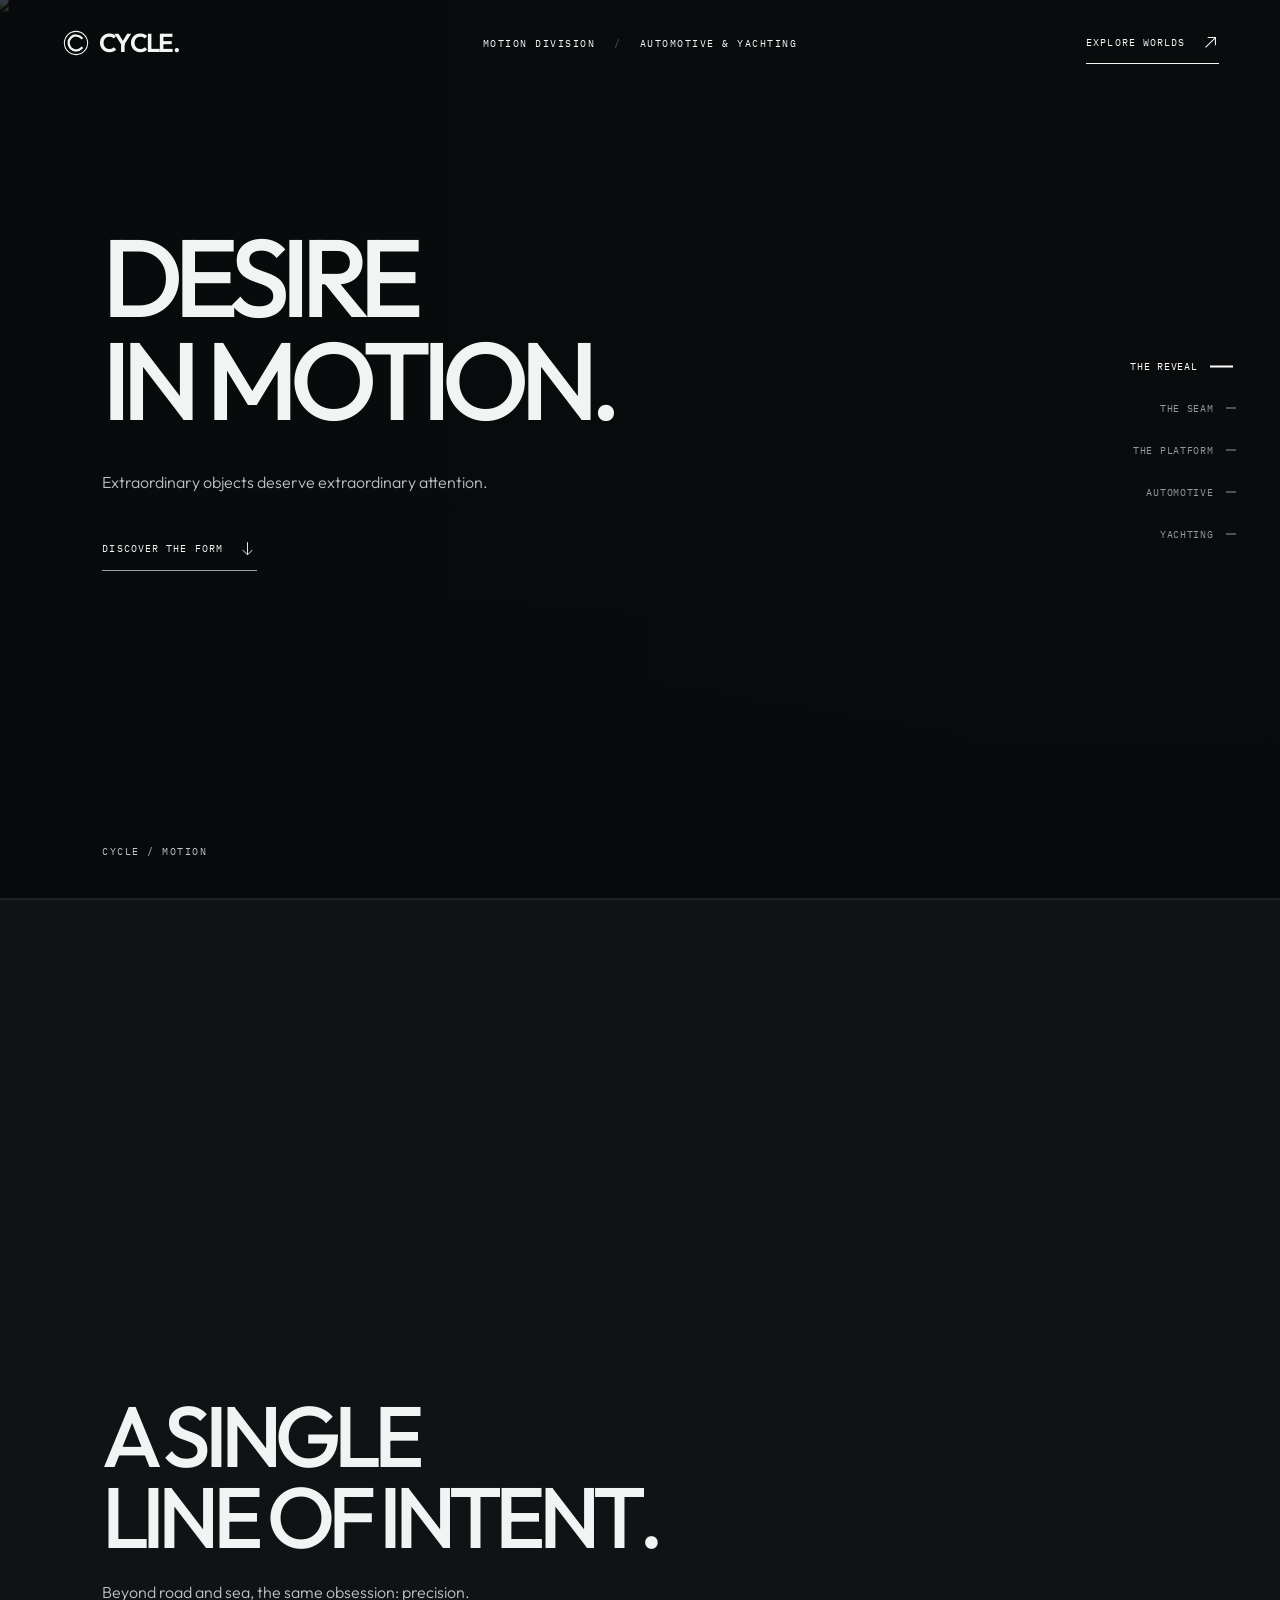
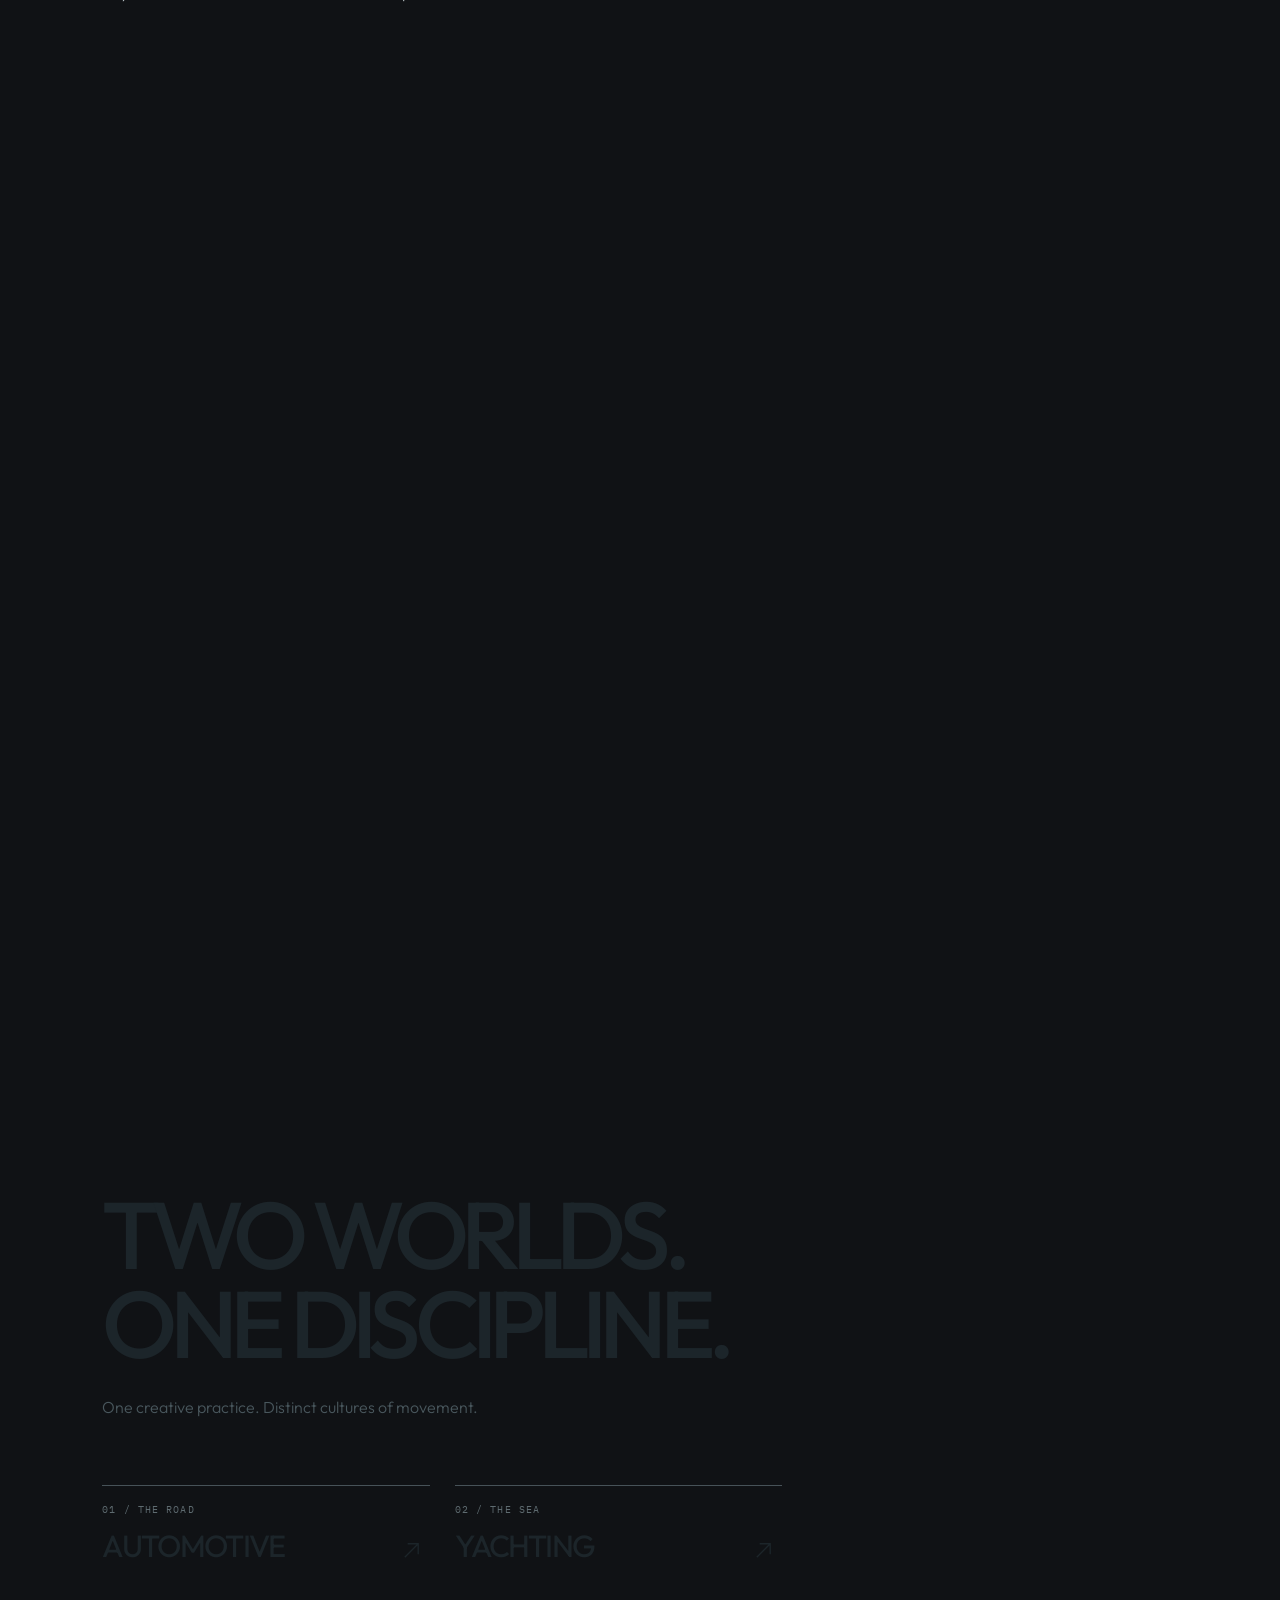
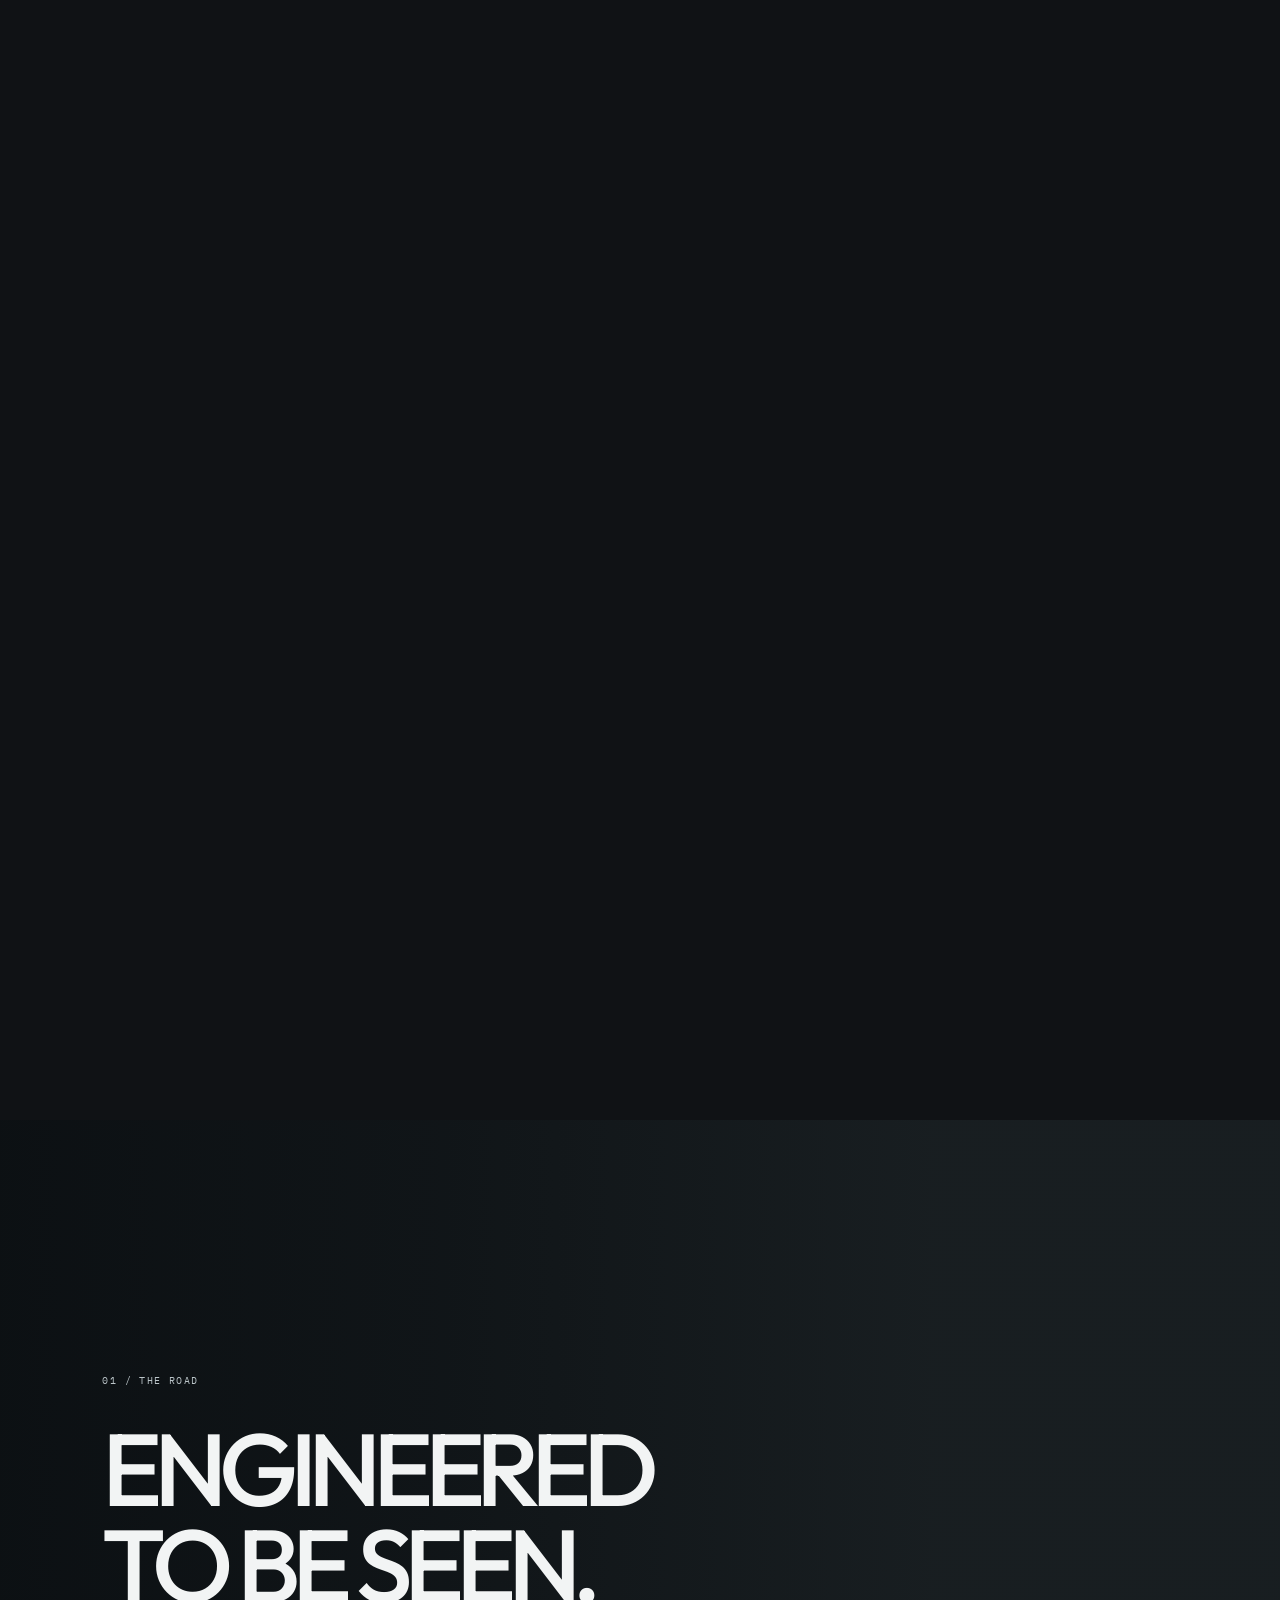
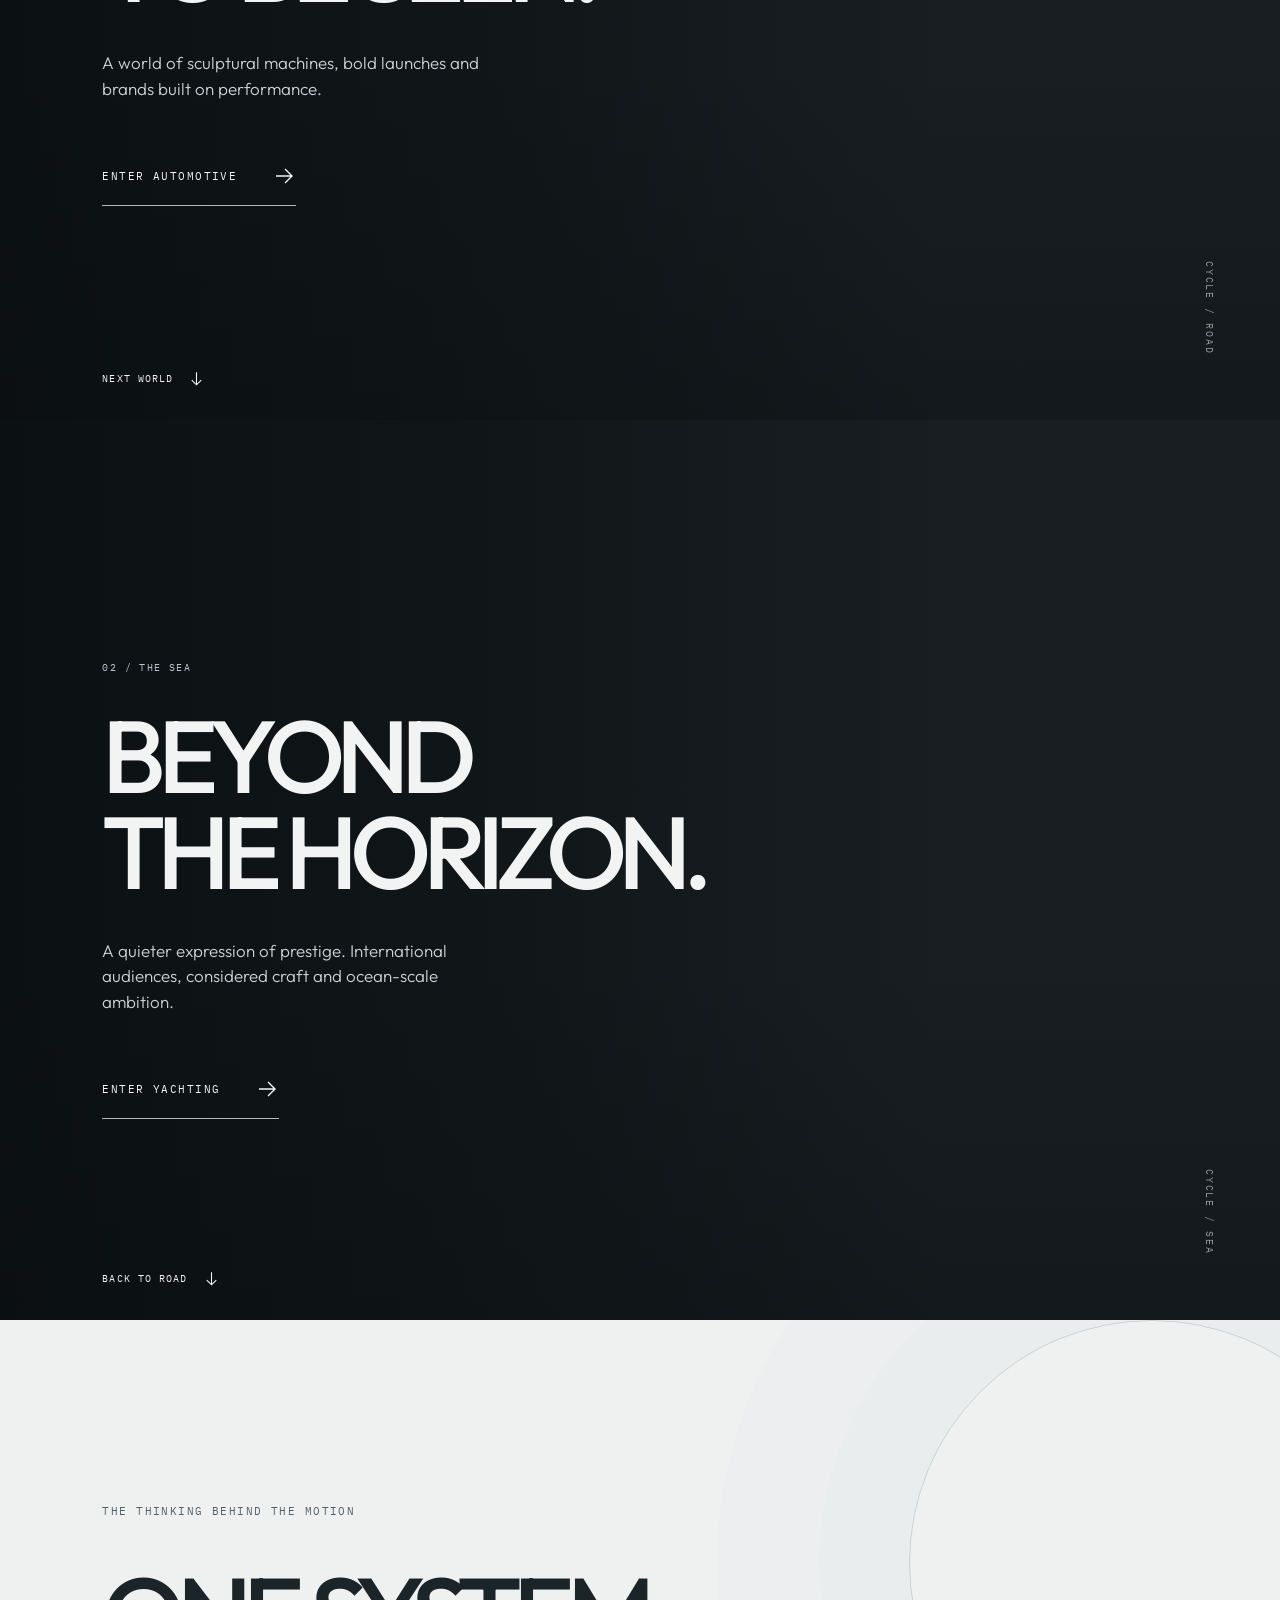
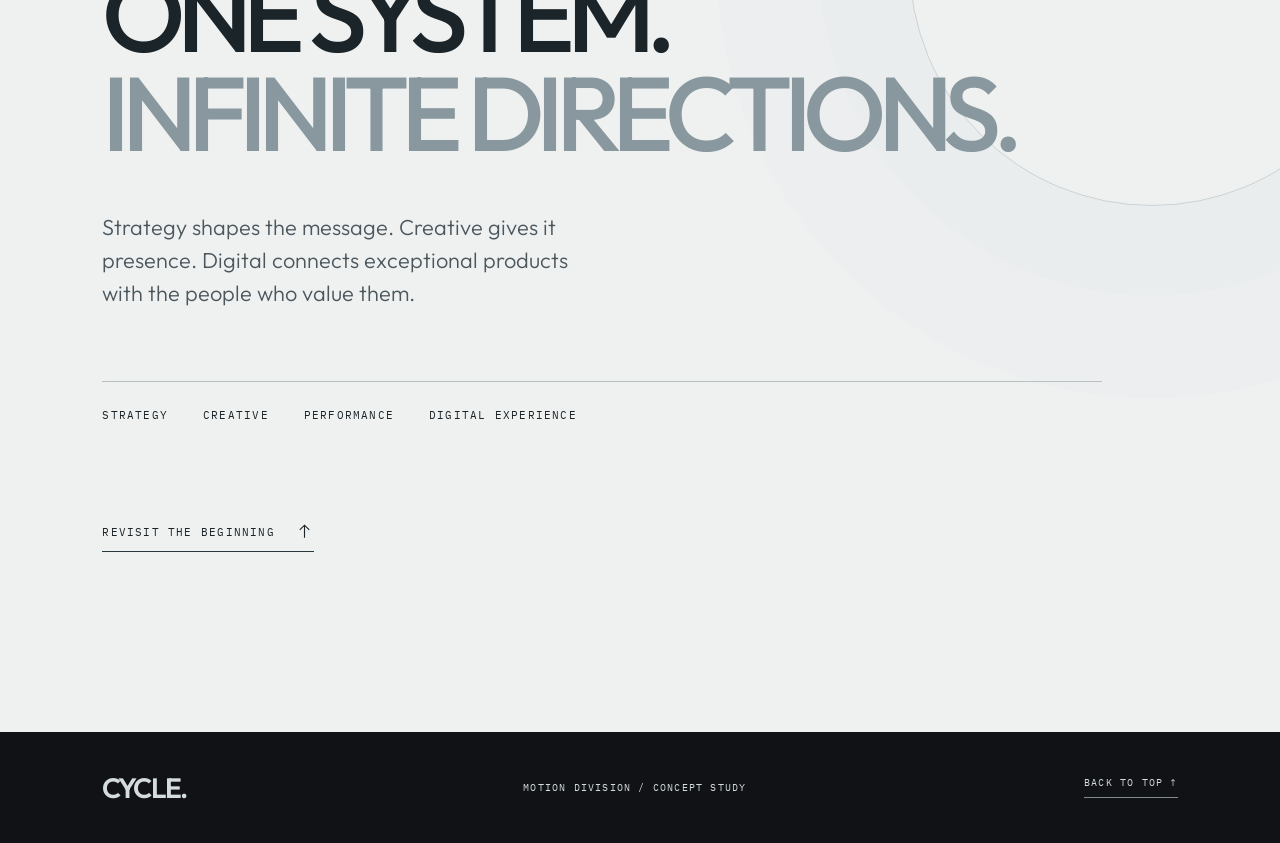
==== motion-division/index.html @ 64fc2850 "Add isolated public CYCLE Motion Division preview with two gallery worlds" ====
<!doctype html>
<html lang="en">
<head>
<meta charset="utf-8">
<meta name="viewport" content="width=device-width,initial-scale=1,viewport-fit=cover">
<meta name="theme-color" content="#101215">
<meta name="description" content="CYCLE Motion Division. A cinematic exploration of automotive and yachting marketing, creative direction and digital experience.">
<meta name="robots" content="noindex,nofollow">
<meta property="og:title" content="CYCLE | Motion Division">
<meta property="og:description" content="Two worlds. One discipline. A spatial experience in motion.">
<meta property="og:image" content="https://d2ol7oe51mr4n9.cloudfront.net/user_3LYfsncNUNmrQZphq638E2FB1PG/2375eb34-9b23-413c-83b6-d92afa50b9ff.webp">
<title>CYCLE / Motion Division</title>
<link rel="preconnect" href="https://fonts.googleapis.com">
<link rel="preconnect" href="https://fonts.gstatic.com" crossorigin>
<link href="https://fonts.googleapis.com/css2?family=IBM+Plex+Mono:wght@400;500&family=Outfit:wght@300;400;500;600&display=swap" rel="stylesheet">
<link rel="stylesheet" href="./styles.css">
</head>
<body data-theme="dark" data-active="0">
<a class="skip-link" href="#atrium">Skip the intro</a>
<header class="site-header" aria-label="Site header">
  <a class="brand" href="#reveal" aria-label="CYCLE Motion Division, back to the start">
    <svg class="brand-symbol" aria-hidden="true" viewBox="0 0 40 40" fill="none"><circle cx="20" cy="20" r="15.5" stroke="currentColor" stroke-width="1.4"/><path d="M27.5 13.2a10 10 0 1 0 0 13.6" stroke="currentColor" stroke-width="3" stroke-linecap="square"/></svg>
    <span>CYCLE<span class="brand-dot">.</span></span>
  </a>
  <div class="site-header-center">MOTION DIVISION <span aria-hidden="true">/</span> AUTOMOTIVE &amp; YACHTING</div>
  <a class="site-header-link" href="#automotive"><span>EXPLORE WORLDS</span><svg viewBox="0 0 24 24" aria-hidden="true" fill="none"><path d="M5 19 19 5M8 5h11v11" stroke="currentColor" stroke-width="1.5"/></svg></a>
</header>

<nav class="side-index" aria-label="Explore sections">
  <a href="#reveal" class="index-link is-current" data-index="0" aria-current="location"><span>THE REVEAL</span><i aria-hidden="true"></i></a>
  <a href="#seam" class="index-link" data-index="1"><span>THE SEAM</span><i aria-hidden="true"></i></a>
  <a href="#atrium" class="index-link" data-index="2"><span>THE PLATFORM</span><i aria-hidden="true"></i></a>
  <a href="#automotive" class="index-link" data-index="3"><span>AUTOMOTIVE</span><i aria-hidden="true"></i></a>
  <a href="#yachting" class="index-link" data-index="4"><span>YACHTING</span><i aria-hidden="true"></i></a>
</nav>
<div class="reading-progress" aria-hidden="true"><span id="progress-line"></span></div>

<main id="main">
  <section class="journey" id="journey" aria-label="Motion Division cinematic entrance">
    <div class="journey-stage" aria-hidden="true">
      <div class="film-layer is-active" data-film="0">
        <img class="film-still" src="https://d2ol7oe51mr4n9.cloudfront.net/user_3LYfsncNUNmrQZphq638E2FB1PG/2375eb34-9b23-413c-83b6-d92afa50b9ff.webp" alt="">
        <video class="film-video" muted playsinline preload="metadata" poster="https://d2ol7oe51mr4n9.cloudfront.net/user_3LYfsncNUNmrQZphq638E2FB1PG/2375eb34-9b23-413c-83b6-d92afa50b9ff.webp" src="https://d2ol7oe51mr4n9.cloudfront.net/user_3LYfsncNUNmrQZphq638E2FB1PG/234592a6-3da3-4113-9c6b-a4b6c6bb1f48.mp4"></video>
      </div>
      <div class="film-layer" data-film="1">
        <img class="film-still" src="https://d2ol7oe51mr4n9.cloudfront.net/user_3LYfsncNUNmrQZphq638E2FB1PG/b63338e1-5022-4fa7-a43e-f0b4f7581874.webp" alt="">
        <video class="film-video" muted playsinline preload="metadata" poster="https://d2ol7oe51mr4n9.cloudfront.net/user_3LYfsncNUNmrQZphq638E2FB1PG/b63338e1-5022-4fa7-a43e-f0b4f7581874.webp" src="https://d2ol7oe51mr4n9.cloudfront.net/user_3LYfsncNUNmrQZphq638E2FB1PG/ff0f4bca-cd2f-42d9-b44d-2d6e1d3c45cf.mp4"></video>
      </div>
      <div class="film-layer" data-film="2">
        <img class="film-still" src="https://d2ol7oe51mr4n9.cloudfront.net/user_3LYfsncNUNmrQZphq638E2FB1PG/985d4a05-f767-400b-b921-a08b9ea7c12f.webp" alt="">
        <video class="film-video" muted playsinline preload="metadata" poster="https://d2ol7oe51mr4n9.cloudfront.net/user_3LYfsncNUNmrQZphq638E2FB1PG/985d4a05-f767-400b-b921-a08b9ea7c12f.webp" src="https://d2ol7oe51mr4n9.cloudfront.net/user_3LYfsncNUNmrQZphq638E2FB1PG/e8960f79-6509-4640-aa62-75b4f8d5b55e.mp4"></video>
      </div>
      <div class="journey-vignette"></div>
      <div class="stage-corner" aria-hidden="true">CYCLE / MOTION</div>
    </div>

    <div class="journey-story">
      <article class="chapter chapter-reveal" id="reveal" data-chapter="0" aria-labelledby="reveal-title">
        <div class="chapter-content">
          <h1 id="reveal-title">DESIRE<br>IN MOTION<span class="period">.</span></h1>
          <p>Extraordinary objects deserve extraordinary attention.</p>
          <a class="chapter-scroll" href="#seam" aria-label="Continue to The Seam">
            <span>DISCOVER THE FORM</span>
            <svg viewBox="0 0 24 24" aria-hidden="true" fill="none"><path d="M12 4v16m-6-6 6 6 6-6" stroke="currentColor" stroke-width="1.2"/></svg>
          </a>
        </div>
      </article>

      <article class="chapter chapter-seam" id="seam" data-chapter="1" aria-labelledby="seam-title">
        <div class="chapter-content">
          <h2 id="seam-title">A SINGLE<br>LINE OF INTENT<span class="period">.</span></h2>
          <p>Beyond road and sea, the same obsession: precision.</p>
        </div>
      </article>

      <article class="chapter chapter-atrium" id="atrium" data-chapter="2" aria-labelledby="atrium-title">
        <div class="chapter-content">
          <h2 id="atrium-title">TWO WORLDS.<br>ONE DISCIPLINE<span class="period">.</span></h2>
          <p>One creative practice. Distinct cultures of movement.</p>
          <div class="atrium-choices">
            <a href="#automotive" class="atrium-choice"><span>01 / THE ROAD</span><strong>AUTOMOTIVE</strong><svg viewBox="0 0 24 24" aria-hidden="true" fill="none"><path d="M5 19 19 5M8 5h11v11" stroke="currentColor" stroke-width="1.4"/></svg></a>
            <a href="#yachting" class="atrium-choice"><span>02 / THE SEA</span><strong>YACHTING</strong><svg viewBox="0 0 24 24" aria-hidden="true" fill="none"><path d="M5 19 19 5M8 5h11v11" stroke="currentColor" stroke-width="1.4"/></svg></a>
          </div>
        </div>
      </article>
    </div>
  </section>

  <section id="automotive" class="world world-auto" data-world="automotive" aria-labelledby="auto-title">
    <img class="world-image" src="https://d2ol7oe51mr4n9.cloudfront.net/user_3LYfsncNUNmrQZphq638E2FB1PG/dc750968-e991-4359-9e97-c3db23db990a.webp" alt="A monumental white automotive gallery displaying a sculptural silver hypercar." loading="lazy">
    <div class="world-shade"></div>
    <div class="world-content">
      <p class="world-index">01 / THE ROAD</p>
      <h2 id="auto-title">ENGINEERED<br>TO BE SEEN<span class="period">.</span></h2>
      <p class="world-summary">A world of sculptural machines, bold launches and brands built on performance.</p>
      <button class="world-enter" type="button" data-open-world="automotive"><span>ENTER AUTOMOTIVE</span><svg viewBox="0 0 24 24" aria-hidden="true" fill="none"><path d="M4 12h16m-7-7 7 7-7 7" stroke="currentColor" stroke-width="1.4"/></svg></button>
    </div>
    <div class="world-coordinate" aria-hidden="true">CYCLE / ROAD</div>
    <a class="world-next" href="#yachting">NEXT WORLD <svg viewBox="0 0 24 24" aria-hidden="true" fill="none"><path d="M12 4v16m-6-6 6 6 6-6" stroke="currentColor" stroke-width="1.4"/></svg></a>
  </section>

  <section id="yachting" class="world world-yacht" data-world="yachting" aria-labelledby="yacht-title">
    <img class="world-image" src="https://d2ol7oe51mr4n9.cloudfront.net/user_3LYfsncNUNmrQZphq638E2FB1PG/09e85d2e-6237-4aa5-97be-4ca2cd1f13bf.webp" alt="A white superyacht in a monumental contemporary gallery opening onto mirror-still water." loading="lazy">
    <div class="world-shade"></div>
    <div class="world-content">
      <p class="world-index">02 / THE SEA</p>
      <h2 id="yacht-title">BEYOND<br>THE HORIZON<span class="period">.</span></h2>
      <p class="world-summary">A quieter expression of prestige. International audiences, considered craft and ocean-scale ambition.</p>
      <button class="world-enter" type="button" data-open-world="yachting"><span>ENTER YACHTING</span><svg viewBox="0 0 24 24" aria-hidden="true" fill="none"><path d="M4 12h16m-7-7 7 7-7 7" stroke="currentColor" stroke-width="1.4"/></svg></button>
    </div>
    <div class="world-coordinate" aria-hidden="true">CYCLE / SEA</div>
    <a class="world-next" href="#automotive">BACK TO ROAD <svg viewBox="0 0 24 24" aria-hidden="true" fill="none"><path d="M12 4v16m-6-6 6 6 6-6" stroke="currentColor" stroke-width="1.4"/></svg></a>
  </section>

  <section id="manifesto" class="manifesto" aria-labelledby="manifesto-title">
    <div class="manifesto-line" aria-hidden="true"></div>
    <div class="manifesto-content">
      <span class="manifesto-label">THE THINKING BEHIND THE MOTION</span>
      <h2 id="manifesto-title">ONE SYSTEM.<br><em>INFINITE DIRECTIONS.</em></h2>
      <p>Strategy shapes the message. Creative gives it presence. Digital connects exceptional products with the people who value them.</p>
      <div class="manifesto-disciplines" aria-label="CYCLE capabilities">
        <span>STRATEGY</span><span>CREATIVE</span><span>PERFORMANCE</span><span>DIGITAL EXPERIENCE</span>
      </div>
      <a class="manifesto-restart" href="#reveal">REVISIT THE BEGINNING <svg viewBox="0 0 24 24" aria-hidden="true" fill="none"><path d="m12 20 0-16m-6 6 6-6 6 6" stroke="currentColor" stroke-width="1.4"/></svg></a>
    </div>
  </section>
</main>

<footer class="footer">
  <span class="footer-brand">CYCLE.</span>
  <span>MOTION DIVISION / CONCEPT STUDY</span>
  <a href="#reveal">BACK TO TOP ↑</a>
</footer>

<dialog id="world-dialog" class="world-dialog" aria-labelledby="dialog-title">
  <div class="dialog-layout">
    <div class="dialog-image-shell"><img id="dialog-image" src="https://d2ol7oe51mr4n9.cloudfront.net/user_3LYfsncNUNmrQZphq638E2FB1PG/dc750968-e991-4359-9e97-c3db23db990a.webp" alt=""></div>
    <div class="dialog-info">
      <div class="dialog-topline"><span>CYCLE / MOTION DIVISION</span><button type="button" class="dialog-close" id="dialog-close" aria-label="Close"><svg viewBox="0 0 24 24" fill="none" aria-hidden="true"><path d="M5 5l14 14M19 5 5 19" stroke="currentColor" stroke-width="1.5"/></svg></button></div>
      <div class="dialog-middle">
        <p id="dialog-kicker" class="dialog-kicker">01 / THE ROAD</p>
        <h2 id="dialog-title">AUTOMOTIVE</h2>
        <p id="dialog-description">Brand worlds are built, not borrowed.</p>
        <div class="dialog-services" id="dialog-services" aria-label="Marketing capabilities"></div>
      </div>
      <button type="button" id="dialog-switch" class="dialog-switch">EXPLORE YACHTING <span aria-hidden="true">↗</span></button>
    </div>
  </div>
</dialog>
<script src="./main.js" defer></script>
</body>
</html>
---- motion-division/styles.css ----
:root{--dark:#101215;--pale:#f2f4f4;--chrome:#c6ced2;--steel:#7d8a90;--mono:"IBM Plex Mono",monospace;--display:"Outfit","Helvetica Neue",Arial,sans-serif}
*{box-sizing:border-box}html{scroll-behavior:smooth;scroll-padding-top:0}body{margin:0;background:var(--dark);color:var(--pale);font-family:var(--display);-webkit-font-smoothing:antialiased}body.dialog-open{overflow:hidden}a{color:inherit;text-decoration:none}button{font:inherit}button,a{-webkit-tap-highlight-color:transparent}button:focus-visible,a:focus-visible{outline:2px solid currentColor;outline-offset:5px}::selection{background:#abb9bf;color:#151b1e}
.skip-link{position:fixed;top:-100px;left:22px;z-index:300;background:#fff;color:#111;padding:12px 20px;font:12px var(--mono)}.skip-link:focus{top:20px}
.site-header{position:fixed;z-index:80;top:0;left:0;right:0;height:86px;padding:0 clamp(24px,4.8vw,88px);display:grid;grid-template-columns:1fr auto 1fr;gap:28px;align-items:center;color:#f4f6f6;transition:color .45s ease;pointer-events:none}.site-header>*{pointer-events:auto}body[data-theme=light] .site-header{color:#222d32}.brand{display:inline-flex;align-items:center;gap:8px;justify-self:start;font-size:26px;font-weight:600;letter-spacing:-.075em;line-height:1}.brand-symbol{width:30px;height:30px}.brand-dot{margin-left:1px}.site-header-center{font:10px var(--mono);letter-spacing:.15em;white-space:nowrap}.site-header-center span{opacity:.35;margin:0 11px}.site-header-link{display:inline-flex;align-items:center;gap:16px;justify-self:end;white-space:nowrap;font:10px var(--mono);letter-spacing:.11em;padding:12px 0;border-bottom:1px solid currentColor}.site-header-link svg{height:17px;width:17px;transition:transform .3s}.site-header-link:hover svg{transform:translate(3px,-3px)}
.side-index{position:fixed;z-index:75;top:50%;right:clamp(22px,3.4vw,64px);transform:translateY(-50%);display:flex;flex-direction:column;align-items:flex-end;gap:13px;color:rgba(238,242,242,.61);transition:color .45s ease}body[data-theme=light] .side-index{color:rgba(27,40,44,.61)}.index-link{display:flex;align-items:center;gap:13px;justify-content:flex-end;min-height:29px;font:10px var(--mono);letter-spacing:.07em;transition:color .3s,transform .3s}.index-link i{display:block;width:10px;height:1px;background:currentColor;transition:width .3s,height .3s}.index-link:hover,.index-link.is-current{color:#fff;transform:translateX(-3px)}body[data-theme=light] .index-link:hover,body[data-theme=light] .index-link.is-current{color:#172229}.index-link.is-current i{height:2px;width:23px}.reading-progress{position:fixed;z-index:100;left:0;right:0;bottom:0;height:2px;background:rgba(134,146,152,.18);pointer-events:none}.reading-progress span{display:block;height:100%;width:100%;transform:scaleX(0);transform-origin:left;background:var(--chrome)}
.journey{position:relative;isolation:isolate}.journey-stage{position:sticky;top:0;height:100dvh;width:100%;background:#090b0d;overflow:hidden}.film-layer,.film-still,.film-video{position:absolute;inset:0;width:100%;height:100%}.film-layer{opacity:0;transition:opacity .7s ease;overflow:hidden}.film-layer.is-active{opacity:1}.film-still,.film-video{object-fit:cover;object-position:center}.film-still{transform:scale(1.015)}.film-video{opacity:0;transition:opacity .18s linear}.film-layer.has-frame .film-video{opacity:1}.journey-vignette{position:absolute;inset:0;z-index:4;pointer-events:none;background:linear-gradient(90deg,rgba(7,9,11,.78) 0%,rgba(7,9,11,.40) 43%,rgba(7,9,11,.02) 78%),linear-gradient(0deg,rgba(4,6,7,.35),transparent 38%);transition:background .7s}.journey[data-current="2"] .journey-vignette{background:linear-gradient(90deg,rgba(243,245,245,.92) 0%,rgba(243,245,245,.63) 43%,rgba(243,245,245,.07) 82%),linear-gradient(0deg,rgba(243,245,245,.4),transparent 50%)}.stage-corner{position:absolute;z-index:6;bottom:42px;left:clamp(26px,8vw,150px);font:10px var(--mono);letter-spacing:.15em;color:#bdc5c7}.journey[data-current="2"] .stage-corner{color:#485359}
.journey-story{position:relative;z-index:12;margin-top:-100dvh;pointer-events:none}.chapter{position:relative;height:155dvh;pointer-events:none}.chapter-content{position:sticky;top:25dvh;width:min(790px,72vw);margin-left:clamp(26px,8vw,150px);padding-right:8vw;pointer-events:auto}.chapter h1,.chapter h2,.world h2,.manifesto h2{margin:0;font-weight:500;letter-spacing:-.081em;line-height:.94;text-transform:uppercase;text-wrap:balance}.chapter h1{font-size:clamp(76px,8.6vw,156px)}.chapter-reveal p,.chapter-seam p,.chapter-atrium p{max-width:450px;margin:38px 0 0;font-size:clamp(16px,1.15vw,19px);line-height:1.5;color:#bac3c7;font-weight:300}.period{letter-spacing:-.12em}.chapter-scroll{display:inline-flex;gap:15px;align-items:center;margin-top:45px;border-bottom:1px solid rgba(235,240,240,.65);padding-bottom:12px;font:10px var(--mono);letter-spacing:.11em}.chapter-scroll svg{width:19px;height:19px;transition:transform .35s}.chapter-scroll:hover svg{transform:translateY(4px)}.chapter-seam .chapter-content{top:43dvh}.chapter-seam h2{font-size:clamp(55px,6.7vw,112px)}.chapter-seam p{margin-top:24px}.chapter-atrium{height:170dvh;color:#1c252a}.chapter-atrium .chapter-content{top:22dvh;width:min(940px,74vw)}.chapter-atrium h2{font-size:clamp(58px,7.4vw,128px)}.chapter-atrium p{color:#49575d;margin-top:27px}.atrium-choices{display:grid;grid-template-columns:1fr 1fr;gap:25px;margin-top:66px;max-width:680px}.atrium-choice{position:relative;display:flex;flex-direction:column;align-items:flex-start;gap:10px;border-top:1px solid #475258;padding:17px 35px 20px 0;transition:padding-left .25s,background .25s}.atrium-choice span{font:10px var(--mono);letter-spacing:.11em;color:#5e6b70}.atrium-choice strong{font-size:clamp(24px,2.4vw,39px);font-weight:450;letter-spacing:-.055em}.atrium-choice svg{position:absolute;right:7px;bottom:23px;width:23px;height:23px;transition:transform .3s}.atrium-choice:hover{padding-left:10px;background:rgba(255,255,255,.25)}.atrium-choice:hover svg{transform:translate(4px,-4px)}
.world{position:relative;min-height:100dvh;display:flex;align-items:center;overflow:hidden;isolation:isolate;background:#1a2023}.world-image{position:absolute;inset:0;width:100%;height:100%;object-fit:cover;object-position:center;transition:transform 1.4s cubic-bezier(.21,.61,.26,1);transform:scale(1.06)}.world.is-visible .world-image{transform:scale(1)}.world-shade{position:absolute;z-index:1;inset:0;background:linear-gradient(90deg,rgba(10,14,17,.87),rgba(10,14,17,.62) 34%,rgba(10,14,17,.12) 73%),linear-gradient(0deg,rgba(10,14,17,.34),transparent 39%)}.world-content{position:relative;z-index:3;margin-left:clamp(26px,8vw,150px);margin-right:150px;padding-top:120px;padding-bottom:90px;max-width:800px}.world-index{margin:0 0:0;color:#bbc5c9;font:10px var(--mono);letter-spacing:.14em}.world h2{font-size:clamp(70px,8vw,148px);margin-top:34px}.world-summary{margin-top:37px;max-width:390px;color:#cad2d4;font-size:clamp(17px,1.2vw,21px);font-weight:300;line-height:1.52}.world-enter{display:inline-flex;align-items:center;gap:35px;padding:17px 0;border:0;border-bottom:1px solid rgba(236,240,241,.74);background:none;color:#f4f5f5;font:11px var(--mono);letter-spacing:.13em;cursor:pointer;margin-top:28px;transition:gap .3s}.world-enter:hover{gap:48px}.world-enter svg{width:24px;height:24px}.world-coordinate{position:absolute;z-index:4;right:clamp(30px,5vw,85px);bottom:65px;font:10px var(--mono);letter-spacing:.18em;writing-mode:vertical-rl;color:#e1e5e5;opacity:.6}.world-next{position:absolute;z-index:5;left:clamp(26px,8vw,150px);bottom:32px;display:inline-flex;align-items:center;gap:14px;font:10px var(--mono);letter-spacing:.11em}.world-next svg{width:19px;height:19px;transition:transform .3s}.world-next:hover svg{transform:translateY(3px)}
.manifesto{position:relative;min-height:100dvh;background:#eff1f1;color:#1b2428;padding:clamp(130px,14vw,240px) clamp(26px,8vw,150px);overflow:hidden}.manifesto-line{position:absolute;width:38vw;height:38vw;min-width:360px;min-height:360px;top:0;right:-9vw;border:1px solid #bfc8cc;border-radius:50%;box-shadow:0 0 0 7vw rgba(194,205,210,.09),0 0 0 15vw rgba(194,205,210,.08);opacity:.75}.manifesto-content{position:relative;z-index:2;max-width:1000px}.manifesto-label{font:11px var(--mono);letter-spacing:.13em;color:#526169}.manifesto h2{font-size:clamp(60px,8.2vw,146px);margin-top:45px}.manifesto h2 em{font-style:normal;color:#88989e}.manifesto p{max-width:510px;margin:50px 0 0;font-size:clamp(19px,1.7vw,25px);font-weight:300;line-height:1.5;color:#4b575d}.manifesto-disciplines{display:flex;flex-wrap:wrap;gap:16px 35px;margin-top:72px;padding-top:26px;border-top:1px solid #b7c0c3;font:11px var(--mono);letter-spacing:.11em}.manifesto-restart{display:inline-flex;align-items:center;gap:20px;margin-top:100px;padding-bottom:10px;border-bottom:1px solid #29373e;font:11px var(--mono);letter-spacing:.11em}.manifesto-restart svg{width:19px;height:19px}
.footer{display:flex;align-items:center;justify-content:space-between;gap:20px;padding:38px clamp(26px,8vw,150px);background:#101215;color:#d4dcdf}.footer-brand{font-weight:600;letter-spacing:-.07em;font-size:28px}.footer>span:not(.footer-brand),.footer>a{font:10px var(--mono);letter-spacing:.12em}.footer>a{border-bottom:1px solid #7e8a90;padding-bottom:8px}
.world-dialog{width:min(1060px,96vw);max-height:92dvh;border:0;padding:0;background:#f2f4f4;color:#1a252a;box-shadow:0 26px 130px rgba(0,0,0,.38);overflow:auto}.world-dialog::backdrop{background:rgba(4,8,10,.75);backdrop-filter:blur(15px)}.dialog-layout{display:grid;grid-template-columns:.9fr 1.1fr;min-height:660px}.dialog-image-shell{position:relative;overflow:hidden;background:#bac2c4}.dialog-image-shell img{position:absolute;inset:0;width:100%;height:100%;object-fit:cover;object-position:center}.dialog-info{display:flex;flex-direction:column;padding:44px clamp(30px,4vw,65px) 40px}.dialog-topline{display:flex;align-items:center;justify-content:space-between;font:10px var(--mono);letter-spacing:.12em}.dialog-close{height:42px;width:42px;display:flex;align-items:center;justify-content:center;border:1px solid #7e8b90;border-radius:50%;background:transparent;color:#1a252a;cursor:pointer;transition:background .3s,color .3s}.dialog-close:hover{background:#1a252a;color:#fff}.dialog-close svg{width:20px;height:20px}.dialog-middle{padding:60px 0 45px;margin:auto 0}.dialog-kicker{font:10px var(--mono);letter-spacing:.12em;color:#5b6c73}.dialog-info h2{margin:20px 0 0;font-size:clamp(50px,5.5vw,92px);font-weight:500;letter-spacing:-.073em;line-height:.95;overflow-wrap:anywhere}.dialog-info #dialog-description{font-size:18px;font-weight:300;line-height:1.55;color:#48565d;max-width:380px;margin:32px 0 45px}.dialog-services{border-top:1px solid #aab5b9}.dialog-services .service{display:grid;grid-template-columns:33px 1fr 20px;gap:12px;align-items:center;border-bottom:1px solid #c3ccce;padding:15px 0;font-size:15px}.service-index{font:10px var(--mono);color:#68777d}.service-arrow{font-size:18px;color:#75878f}.dialog-switch{margin-top:auto;display:flex;align-items:center;justify-content:space-between;gap:16px;width:100%;padding:19px 0;border:0;border-top:1px solid #aab5b9;background:transparent;color:#1a252a;font:10px var(--mono);letter-spacing:.13em;text-align:left;cursor:pointer}.dialog-switch span{font-size:20px}
@media(max-width:1100px){.site-header-center{display:none}.site-header{grid-template-columns:1fr 1fr}.chapter-content,.world-content{margin-left:7vw}.chapter h1{font-size:clamp(70px,10vw,120px)}.chapter-atrium h2{font-size:clamp(58px,7.8vw,94px)}.side-index{right:24px}.world h2{font-size:clamp(68px,9vw,115px)}}
@media(max-width:760px){.site-header{height:72px;padding:0 22px}.brand{font-size:21px}.brand-symbol{width:26px;height:26px}.site-header-link{font-size:9px;gap:8px}.side-index{right:12px;top:49%;gap:12px}.index-link{min-width:34px;min-height:34px;font-size:0;gap:0}.index-link i{width:14px}.index-link.is-current i{width:28px}.journey-vignette{background:linear-gradient(0deg,rgba(6,8,10,.92),rgba(6,8,10,.66) 40%,rgba(6,8,10,.07) 84%)}.journey[data-current="2"] .journey-vignette{background:linear-gradient(0deg,rgba(243,245,245,.93),rgba(243,245,245,.72) 46%,rgba(243,245,245,.05) 85%)}.film-still,.film-video{object-position:54% center}.chapter{height:134dvh}.chapter-content{top:36dvh;margin-left:24px;padding-right:48px;width:calc(100% - 72px)}.chapter h1{font-size:clamp(58px,12.6vw,94px)}.chapter p{font-size:15px;margin-top:22px;max-width:270px}.chapter-scroll{margin-top:26px;font-size:9px}.chapter-seam .chapter-content{top:42dvh}.chapter-seam h2{font-size:clamp(43px,10.2vw,72px)}.chapter-atrium{height:155dvh}.chapter-atrium .chapter-content{top:22dvh}.chapter-atrium h2{font-size:clamp(40px,9.5vw,70px)}.atrium-choices{margin-top:38px;grid-template-columns:1fr;gap:9px}.atrium-choice{padding:11px 32px 13px 0;gap:7px}.atrium-choice span{font-size:9px}.atrium-choice strong{font-size:25px}.atrium-choice svg{bottom:14px;width:19px}.stage-corner{left:24px;bottom:32px;font-size:9px}.world{min-height:100dvh}.world-image{object-position:62% center}.world-shade{background:linear-gradient(0deg,rgba(7,12,15,.90),rgba(7,12,15,.63) 48%,rgba(7,12,15,.07) 100%)}.world-content{margin:0 50px 0 24px;padding-top:170px;padding-bottom:130px;align-self:flex-end}.world h2{font-size:clamp(53px,11vw,76px);margin-top:24px}.world-summary{font-size:16px;margin-top:24px}.world-enter{margin-top:18px;font-size:10px;gap:20px}.world-next{left:24px;bottom:30px;font-size:9px}.world-coordinate{right:13px;bottom:30px;font-size:8px}.manifesto{padding:150px 24px 90px;min-height:80dvh}.manifesto h2{font-size:clamp(52px,11vw,80px);margin-top:35px}.manifesto p{font-size:18px;margin-top:35px}.manifesto-disciplines{margin-top:45px;gap:14px 18px;font-size:9px}.manifesto-restart{margin-top:70px;font-size:10px}.footer{padding:30px 24px;flex-wrap:wrap}.footer>span:nth-child(2){order:3;width:100%}.dialog-layout{display:block;min-height:0}.world-dialog{width:100vw;max-width:100vw;max-height:96dvh;margin:auto 0 0;inset:auto 0 0;min-height:85dvh}.dialog-image-shell{height:28dvh}.dialog-image-shell img{position:absolute}.dialog-info{padding:22px 24px 28px;min-height:55dvh}.dialog-middle{padding:35px 0;margin:0}.dialog-info h2{font-size:clamp(48px,12vw,74px)}.dialog-info #dialog-description{font-size:16px;margin:20px 0 30px}.dialog-services .service{font-size:14px;padding:12px 0}.dialog-switch{margin-top:20px}}
@media(max-width:390px){.site-header-link span{display:none}.chapter h1{font-size:54px}.chapter-atrium h2{font-size:39px}.world h2{font-size:49px}.atrium-choice strong{font-size:21px}}
@media(prefers-reduced-motion:reduce){html{scroll-behavior:auto}*,*::before,*::after{animation-duration:.01ms!important;transition-duration:.01ms!important}.film-video{display:none}.film-still{transform:none}.world-image{transform:none!important}}
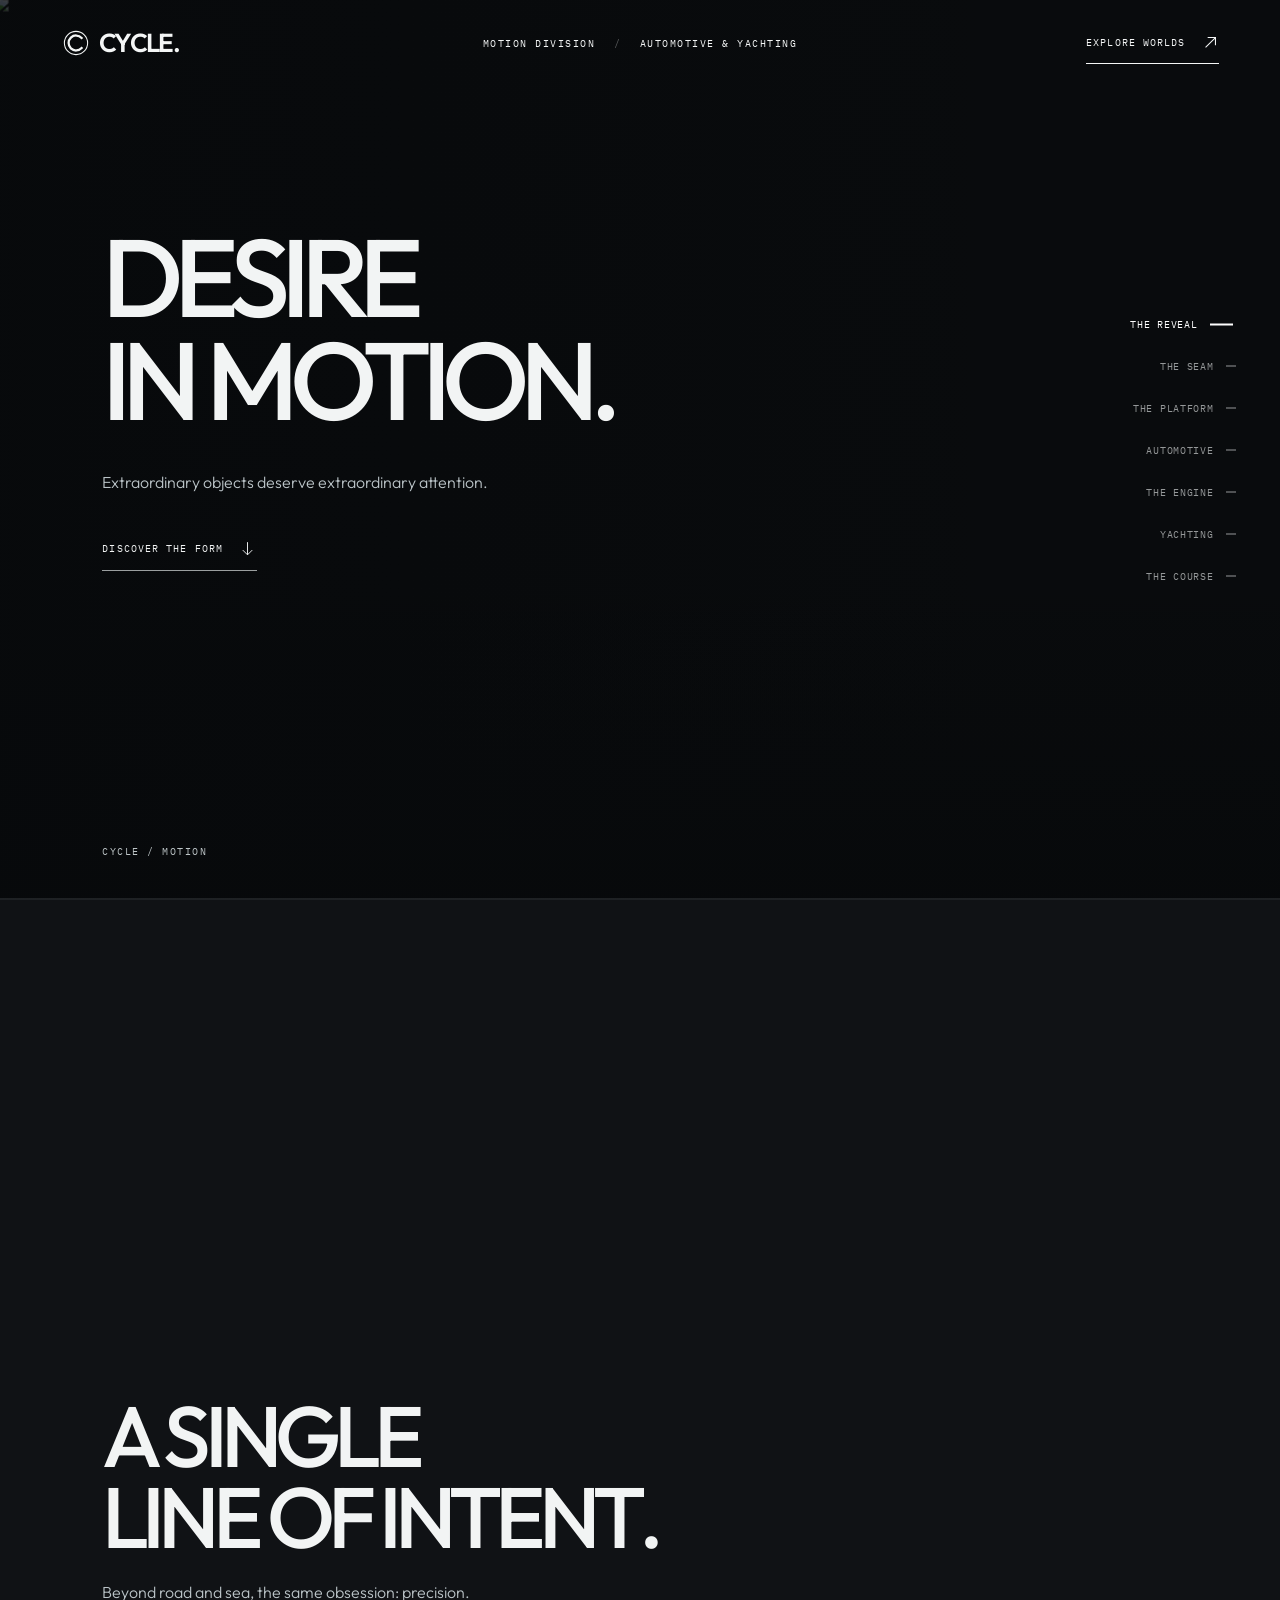
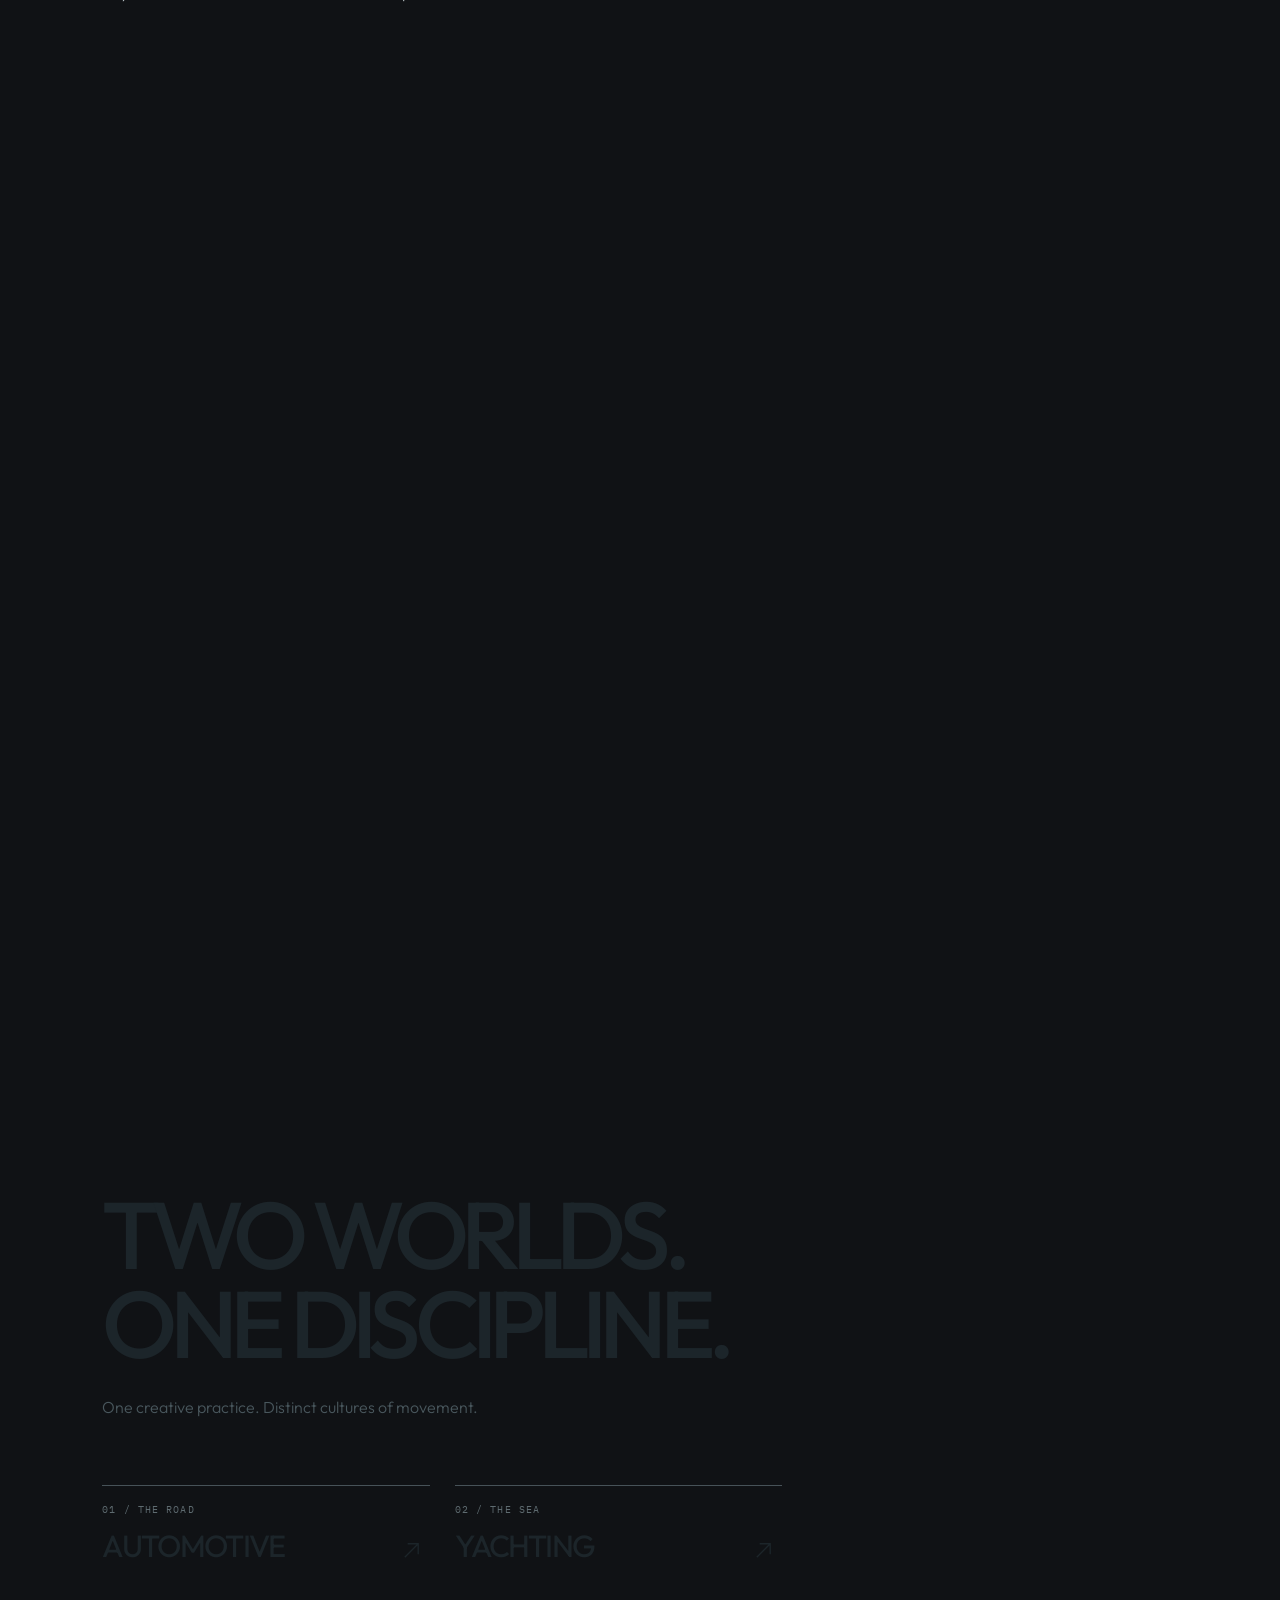
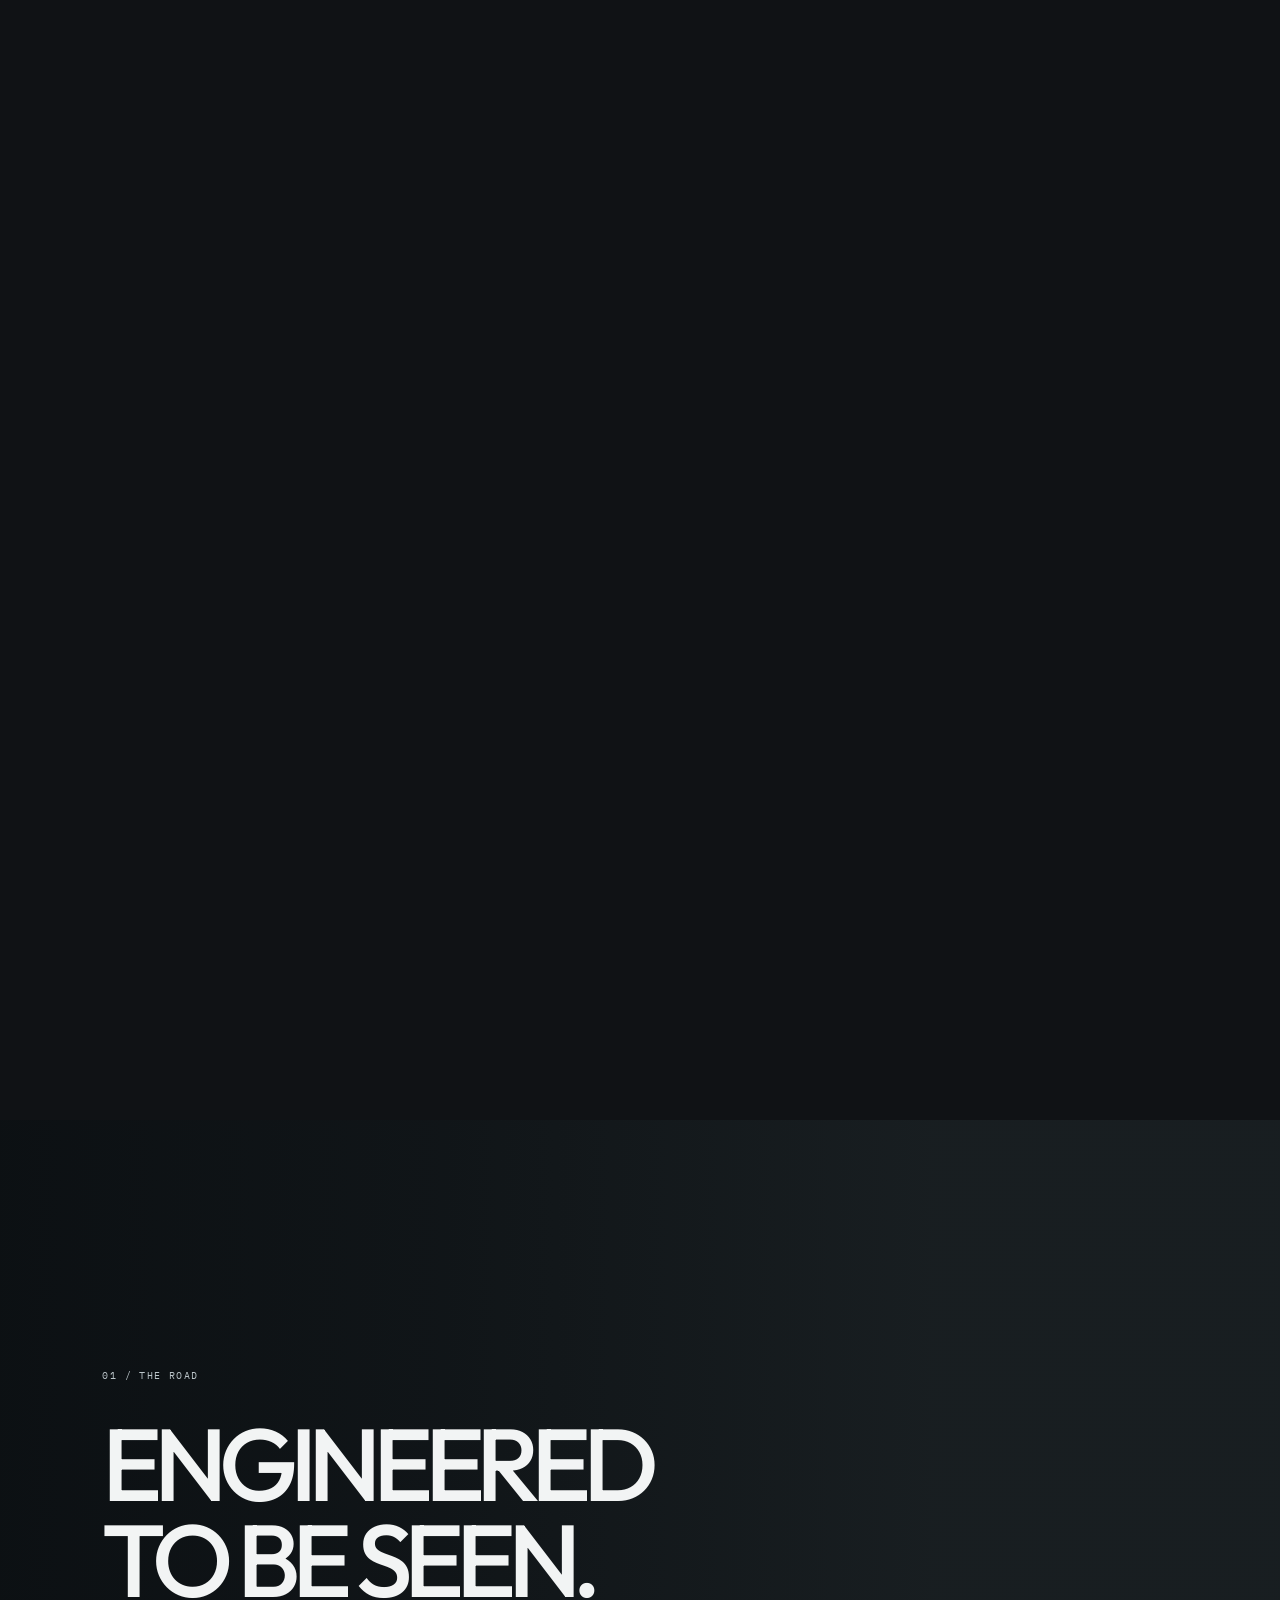
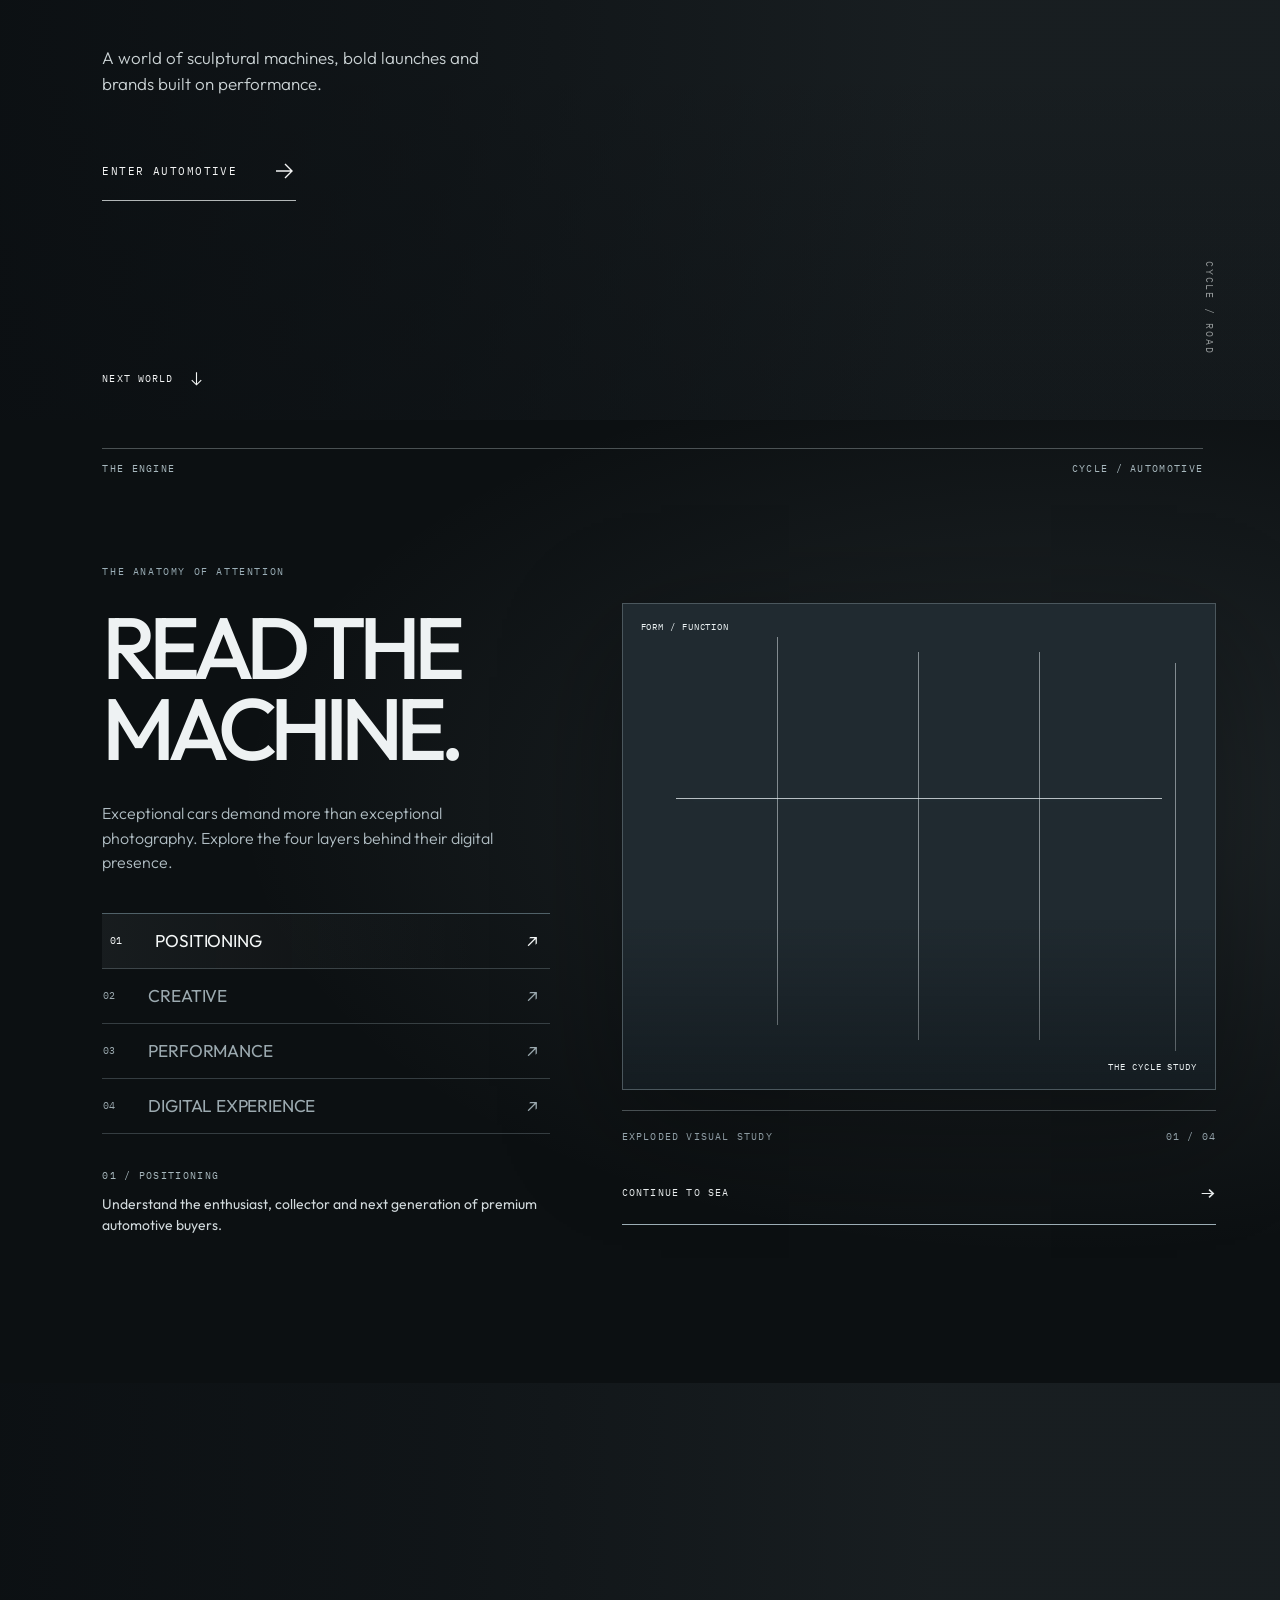
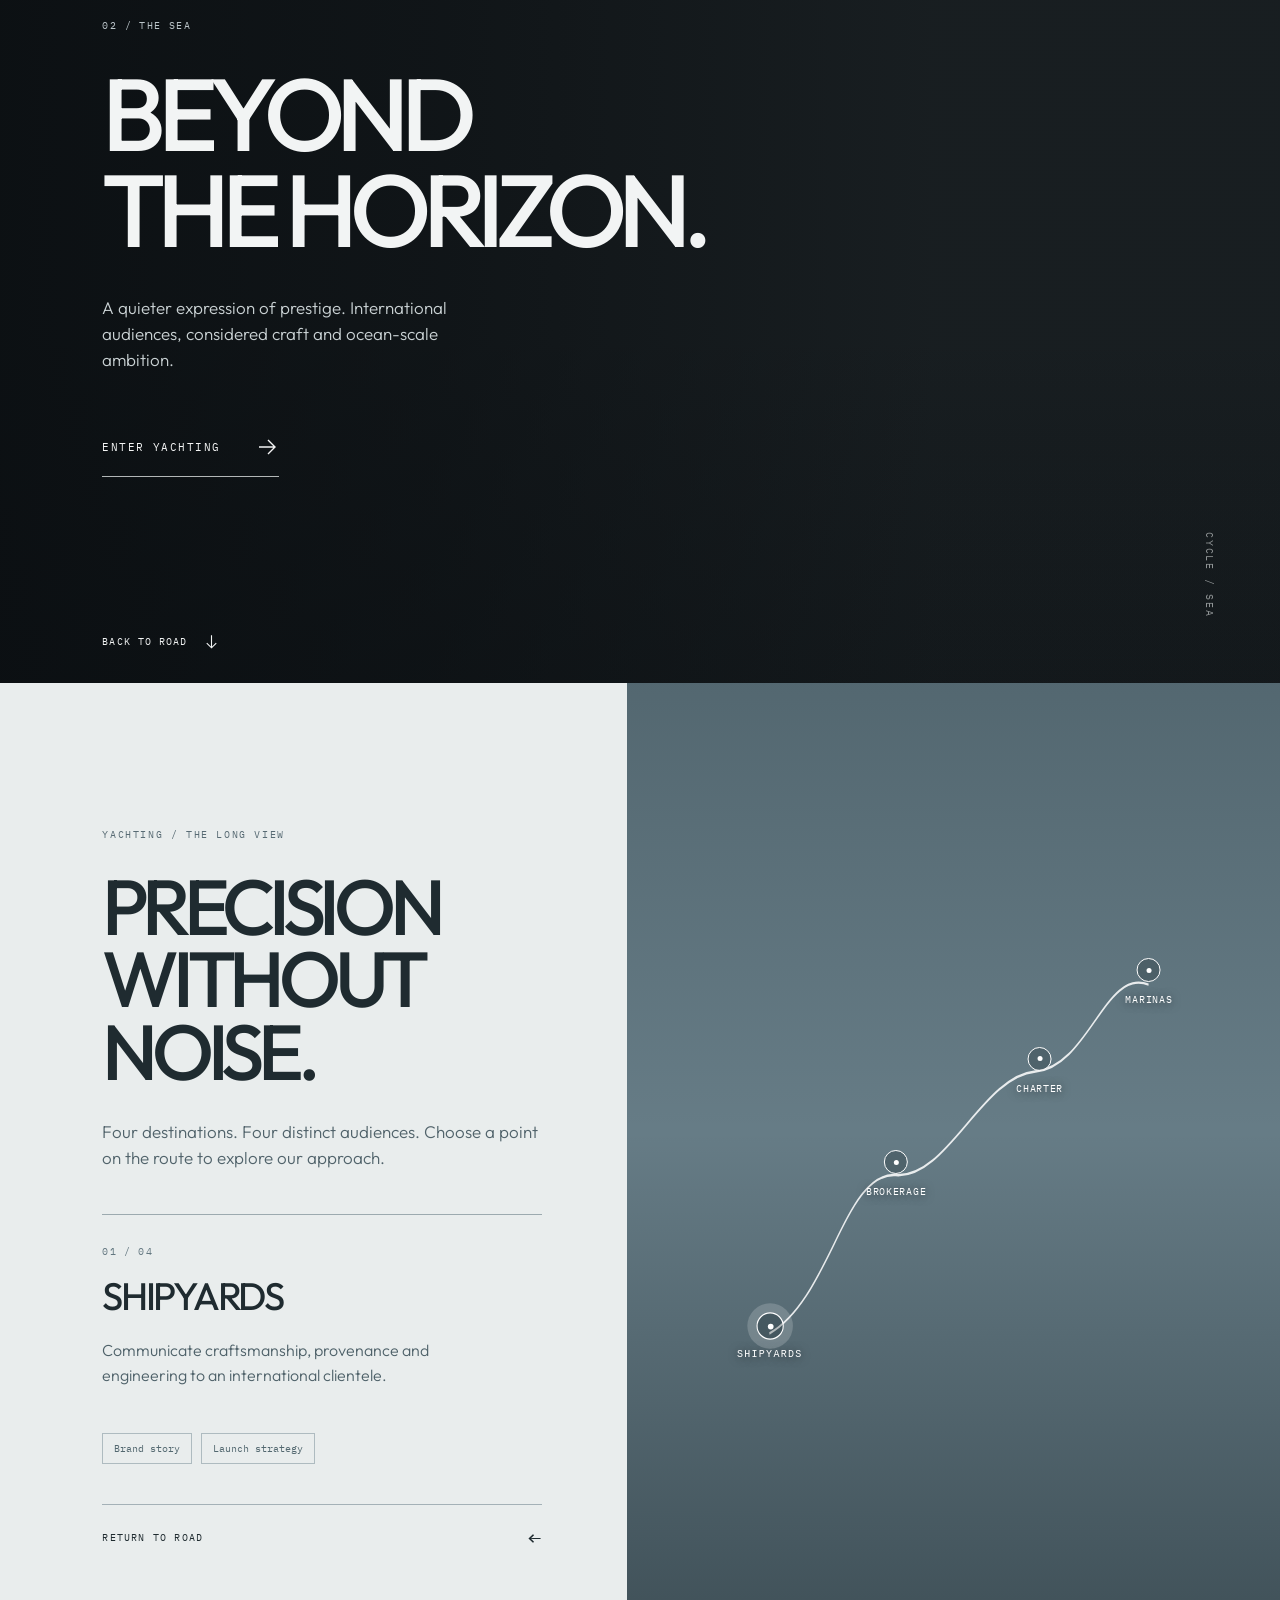
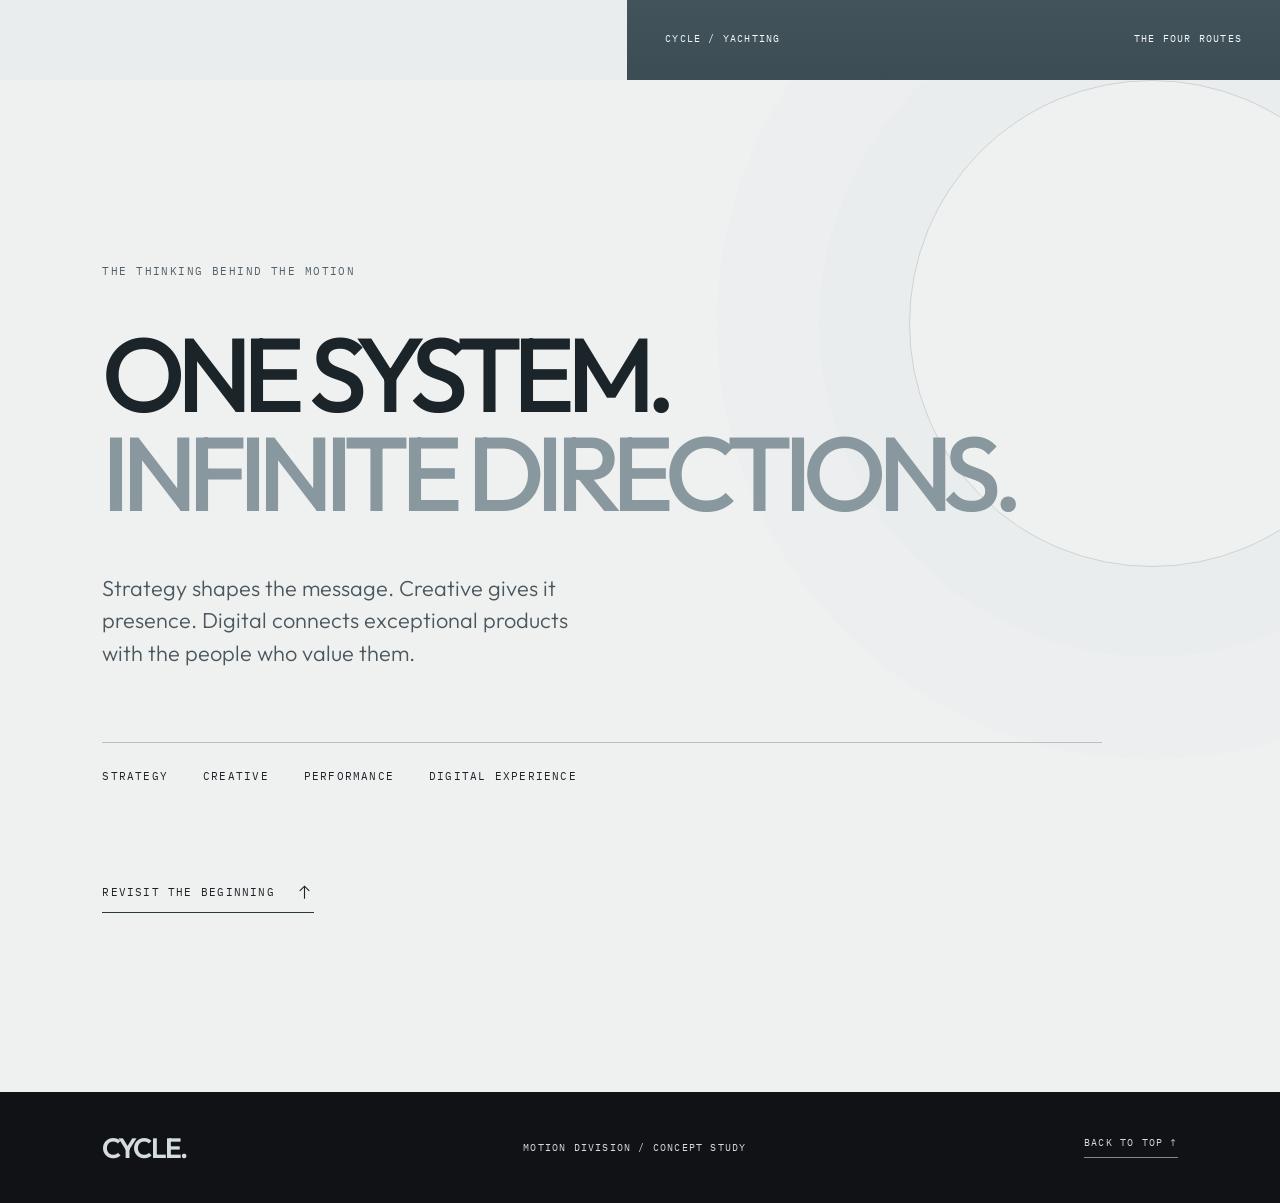
==== commit aed6bdb9: "Motion Division V2: engineered automotive layers, interactive yachting course and matched film poste" ====
--- a/motion-division/index.html
+++ b/motion-division/index.html
@@ -31,7 +31,9 @@
   <a href="#seam" class="index-link" data-index="1"><span>THE SEAM</span><i aria-hidden="true"></i></a>
   <a href="#atrium" class="index-link" data-index="2"><span>THE PLATFORM</span><i aria-hidden="true"></i></a>
   <a href="#automotive" class="index-link" data-index="3"><span>AUTOMOTIVE</span><i aria-hidden="true"></i></a>
-  <a href="#yachting" class="index-link" data-index="4"><span>YACHTING</span><i aria-hidden="true"></i></a>
+  <a href="#engine" class="index-link" data-index="4"><span>THE ENGINE</span><i aria-hidden="true"></i></a>
+  <a href="#yachting" class="index-link" data-index="5"><span>YACHTING</span><i aria-hidden="true"></i></a>
+  <a href="#course" class="index-link" data-index="6"><span>THE COURSE</span><i aria-hidden="true"></i></a>
 </nav>
 <div class="reading-progress" aria-hidden="true"><span id="progress-line"></span></div>
 
@@ -39,16 +41,16 @@
   <section class="journey" id="journey" aria-label="Motion Division cinematic entrance">
     <div class="journey-stage" aria-hidden="true">
       <div class="film-layer is-active" data-film="0">
-        <img class="film-still" src="https://d2ol7oe51mr4n9.cloudfront.net/user_3LYfsncNUNmrQZphq638E2FB1PG/2375eb34-9b23-413c-83b6-d92afa50b9ff.webp" alt="">
-        <video class="film-video" muted playsinline preload="metadata" poster="https://d2ol7oe51mr4n9.cloudfront.net/user_3LYfsncNUNmrQZphq638E2FB1PG/2375eb34-9b23-413c-83b6-d92afa50b9ff.webp" src="https://d2ol7oe51mr4n9.cloudfront.net/user_3LYfsncNUNmrQZphq638E2FB1PG/234592a6-3da3-4113-9c6b-a4b6c6bb1f48.mp4"></video>
+        <img class="film-still" src="https://d2ol7oe51mr4n9.cloudfront.net/user_3LYfsncNUNmrQZphq638E2FB1PG/64ce827f-1e17-43ff-baff-ca9e093570df.webp" alt="">
+        <video class="film-video" muted playsinline preload="metadata" poster="https://d2ol7oe51mr4n9.cloudfront.net/user_3LYfsncNUNmrQZphq638E2FB1PG/64ce827f-1e17-43ff-baff-ca9e093570df.webp" src="https://d2ol7oe51mr4n9.cloudfront.net/user_3LYfsncNUNmrQZphq638E2FB1PG/234592a6-3da3-4113-9c6b-a4b6c6bb1f48.mp4"></video>
       </div>
       <div class="film-layer" data-film="1">
-        <img class="film-still" src="https://d2ol7oe51mr4n9.cloudfront.net/user_3LYfsncNUNmrQZphq638E2FB1PG/b63338e1-5022-4fa7-a43e-f0b4f7581874.webp" alt="">
-        <video class="film-video" muted playsinline preload="metadata" poster="https://d2ol7oe51mr4n9.cloudfront.net/user_3LYfsncNUNmrQZphq638E2FB1PG/b63338e1-5022-4fa7-a43e-f0b4f7581874.webp" src="https://d2ol7oe51mr4n9.cloudfront.net/user_3LYfsncNUNmrQZphq638E2FB1PG/ff0f4bca-cd2f-42d9-b44d-2d6e1d3c45cf.mp4"></video>
+        <img class="film-still" src="https://d2ol7oe51mr4n9.cloudfront.net/user_3LYfsncNUNmrQZphq638E2FB1PG/3acf5a32-b09e-4ac0-b5e9-401e50a1b585.webp" alt="">
+        <video class="film-video" muted playsinline preload="metadata" poster="https://d2ol7oe51mr4n9.cloudfront.net/user_3LYfsncNUNmrQZphq638E2FB1PG/3acf5a32-b09e-4ac0-b5e9-401e50a1b585.webp" src="https://d2ol7oe51mr4n9.cloudfront.net/user_3LYfsncNUNmrQZphq638E2FB1PG/ff0f4bca-cd2f-42d9-b44d-2d6e1d3c45cf.mp4"></video>
       </div>
       <div class="film-layer" data-film="2">
-        <img class="film-still" src="https://d2ol7oe51mr4n9.cloudfront.net/user_3LYfsncNUNmrQZphq638E2FB1PG/985d4a05-f767-400b-b921-a08b9ea7c12f.webp" alt="">
-        <video class="film-video" muted playsinline preload="metadata" poster="https://d2ol7oe51mr4n9.cloudfront.net/user_3LYfsncNUNmrQZphq638E2FB1PG/985d4a05-f767-400b-b921-a08b9ea7c12f.webp" src="https://d2ol7oe51mr4n9.cloudfront.net/user_3LYfsncNUNmrQZphq638E2FB1PG/e8960f79-6509-4640-aa62-75b4f8d5b55e.mp4"></video>
+        <img class="film-still" src="https://d2ol7oe51mr4n9.cloudfront.net/user_3LYfsncNUNmrQZphq638E2FB1PG/4cd3ba79-531b-4398-93cc-c4253b133ccf.webp" alt="">
+        <video class="film-video" muted playsinline preload="metadata" poster="https://d2ol7oe51mr4n9.cloudfront.net/user_3LYfsncNUNmrQZphq638E2FB1PG/4cd3ba79-531b-4398-93cc-c4253b133ccf.webp" src="https://d2ol7oe51mr4n9.cloudfront.net/user_3LYfsncNUNmrQZphq638E2FB1PG/e8960f79-6509-4640-aa62-75b4f8d5b55e.mp4"></video>
       </div>
       <div class="journey-vignette"></div>
       <div class="stage-corner" aria-hidden="true">CYCLE / MOTION</div>
@@ -99,6 +101,43 @@
     <a class="world-next" href="#yachting">NEXT WORLD <svg viewBox="0 0 24 24" aria-hidden="true" fill="none"><path d="M12 4v16m-6-6 6 6 6-6" stroke="currentColor" stroke-width="1.4"/></svg></a>
   </section>
 
+
+<section class="engine-room" id="engine" data-step="0" aria-labelledby="engine-title">
+  <div class="engine-rule"><span>THE ENGINE</span><span>CYCLE / AUTOMOTIVE</span></div>
+  <div class="engine-layout">
+    <div class="engine-copy">
+      <p class="engine-kicker">THE ANATOMY OF ATTENTION</p>
+      <h2 id="engine-title">READ THE<br>MACHINE<span class="period">.</span></h2>
+      <p class="engine-intro">Exceptional cars demand more than exceptional photography. Explore the four layers behind their digital presence.</p>
+      <div class="engine-tabs" role="group" aria-label="Automotive marketing disciplines">
+        <button type="button" class="engine-tab active" data-engine-step="0" aria-pressed="true"><span>01</span> POSITIONING <b aria-hidden="true">↗</b></button>
+        <button type="button" class="engine-tab" data-engine-step="1" aria-pressed="false"><span>02</span> CREATIVE <b aria-hidden="true">↗</b></button>
+        <button type="button" class="engine-tab" data-engine-step="2" aria-pressed="false"><span>03</span> PERFORMANCE <b aria-hidden="true">↗</b></button>
+        <button type="button" class="engine-tab" data-engine-step="3" aria-pressed="false"><span>04</span> DIGITAL EXPERIENCE <b aria-hidden="true">↗</b></button>
+      </div>
+      <div class="engine-detail" aria-live="polite" aria-atomic="true">
+        <span id="engine-label">01 / POSITIONING</span>
+        <p id="engine-desc">Understand the enthusiast, collector and next generation of premium automotive buyers.</p>
+      </div>
+    </div>
+    <div class="engine-visual">
+      <div class="engine-sculpture" role="img" aria-label="Four movable visual panels portraying the automotive gallery">
+        <div class="engine-slices" aria-hidden="true">
+          <span class="engine-slice" style="--frame-x:0%"></span>
+          <span class="engine-slice" style="--frame-x:33.333%"></span>
+          <span class="engine-slice" style="--frame-x:66.666%"></span>
+          <span class="engine-slice" style="--frame-x:100%"></span>
+        </div>
+        <span class="engine-crosshair" aria-hidden="true"></span>
+        <span class="engine-mark engine-mark-a" aria-hidden="true">FORM / FUNCTION</span>
+        <span class="engine-mark engine-mark-b" aria-hidden="true">THE CYCLE STUDY</span>
+      </div>
+      <div class="engine-visual-foot"><span>EXPLODED VISUAL STUDY</span><span id="engine-count">01 / 04</span></div>
+      <a href="#yachting" class="engine-forward">CONTINUE TO SEA <span aria-hidden="true">→</span></a>
+    </div>
+  </div>
+</section>
+
   <section id="yachting" class="world world-yacht" data-world="yachting" aria-labelledby="yacht-title">
     <img class="world-image" src="https://d2ol7oe51mr4n9.cloudfront.net/user_3LYfsncNUNmrQZphq638E2FB1PG/09e85d2e-6237-4aa5-97be-4ca2cd1f13bf.webp" alt="A white superyacht in a monumental contemporary gallery opening onto mirror-still water." loading="lazy">
     <div class="world-shade"></div>
@@ -111,6 +150,34 @@
     <div class="world-coordinate" aria-hidden="true">CYCLE / SEA</div>
     <a class="world-next" href="#automotive">BACK TO ROAD <svg viewBox="0 0 24 24" aria-hidden="true" fill="none"><path d="M12 4v16m-6-6 6 6 6-6" stroke="currentColor" stroke-width="1.4"/></svg></a>
   </section>
+
+
+<section class="course-room" id="course" data-stop="0" aria-labelledby="course-title">
+  <div class="course-copy">
+    <p class="course-kicker">YACHTING / THE LONG VIEW</p>
+    <h2 id="course-title">PRECISION<br>WITHOUT NOISE<span class="period">.</span></h2>
+    <p class="course-intro">Four destinations. Four distinct audiences. Choose a point on the route to explore our approach.</p>
+    <div class="course-info" aria-live="polite" aria-atomic="true">
+      <span id="course-count">01 / 04</span>
+      <h3 id="course-name">SHIPYARDS</h3>
+      <p id="course-desc">Communicate craftsmanship, provenance and engineering to an international clientele.</p>
+      <div id="course-tags" class="course-tags"><span>Brand story</span><span>Launch strategy</span></div>
+    </div>
+    <a class="course-back" href="#automotive">RETURN TO ROAD <span aria-hidden="true">←</span></a>
+  </div>
+  <div class="course-scene">
+    <img src="https://d2ol7oe51mr4n9.cloudfront.net/user_3LYfsncNUNmrQZphq638E2FB1PG/09e85d2e-6237-4aa5-97be-4ca2cd1f13bf.webp" alt="White superyacht in a modern waterfront pavilion" loading="lazy">
+    <div class="course-shade"></div>
+    <div class="course-route" role="group" aria-label="Explore yachting sectors">
+      <svg aria-hidden="true" class="course-curve" viewBox="0 0 1000 620" preserveAspectRatio="none"><path d="M180 438 C 287 408 310 302 400 305 S 550 222 643 218 S 765 130 840 145" fill="none" stroke="rgba(255,255,255,.86)" stroke-width="2"/></svg>
+      <button class="route-stop active" type="button" data-course-stop="0" aria-pressed="true" style="--cx:18%;--cy:71%"><span class="route-dot" aria-hidden="true"></span><span>SHIPYARDS</span></button>
+      <button class="route-stop" type="button" data-course-stop="1" aria-pressed="false" style="--cx:40%;--cy:49%"><span class="route-dot" aria-hidden="true"></span><span>BROKERAGE</span></button>
+      <button class="route-stop" type="button" data-course-stop="2" aria-pressed="false" style="--cx:65%;--cy:35%"><span class="route-dot" aria-hidden="true"></span><span>CHARTER</span></button>
+      <button class="route-stop" type="button" data-course-stop="3" aria-pressed="false" style="--cx:84%;--cy:23%"><span class="route-dot" aria-hidden="true"></span><span>MARINAS</span></button>
+    </div>
+    <div class="course-foot"><span>CYCLE / YACHTING</span><span>THE FOUR ROUTES</span></div>
+  </div>
+</section>
 
   <section id="manifesto" class="manifesto" aria-labelledby="manifesto-title">
     <div class="manifesto-line" aria-hidden="true"></div>
--- a/motion-division/styles.css
+++ b/motion-division/styles.css
@@ -5,7 +5,7 @@
 .side-index{position:fixed;z-index:75;top:50%;right:clamp(22px,3.4vw,64px);transform:translateY(-50%);display:flex;flex-direction:column;align-items:flex-end;gap:13px;color:rgba(238,242,242,.61);transition:color .45s ease}body[data-theme=light] .side-index{color:rgba(27,40,44,.61)}.index-link{display:flex;align-items:center;gap:13px;justify-content:flex-end;min-height:29px;font:10px var(--mono);letter-spacing:.07em;transition:color .3s,transform .3s}.index-link i{display:block;width:10px;height:1px;background:currentColor;transition:width .3s,height .3s}.index-link:hover,.index-link.is-current{color:#fff;transform:translateX(-3px)}body[data-theme=light] .index-link:hover,body[data-theme=light] .index-link.is-current{color:#172229}.index-link.is-current i{height:2px;width:23px}.reading-progress{position:fixed;z-index:100;left:0;right:0;bottom:0;height:2px;background:rgba(134,146,152,.18);pointer-events:none}.reading-progress span{display:block;height:100%;width:100%;transform:scaleX(0);transform-origin:left;background:var(--chrome)}
 .journey{position:relative;isolation:isolate}.journey-stage{position:sticky;top:0;height:100dvh;width:100%;background:#090b0d;overflow:hidden}.film-layer,.film-still,.film-video{position:absolute;inset:0;width:100%;height:100%}.film-layer{opacity:0;transition:opacity .7s ease;overflow:hidden}.film-layer.is-active{opacity:1}.film-still,.film-video{object-fit:cover;object-position:center}.film-still{transform:scale(1.015)}.film-video{opacity:0;transition:opacity .18s linear}.film-layer.has-frame .film-video{opacity:1}.journey-vignette{position:absolute;inset:0;z-index:4;pointer-events:none;background:linear-gradient(90deg,rgba(7,9,11,.78) 0%,rgba(7,9,11,.40) 43%,rgba(7,9,11,.02) 78%),linear-gradient(0deg,rgba(4,6,7,.35),transparent 38%);transition:background .7s}.journey[data-current="2"] .journey-vignette{background:linear-gradient(90deg,rgba(243,245,245,.92) 0%,rgba(243,245,245,.63) 43%,rgba(243,245,245,.07) 82%),linear-gradient(0deg,rgba(243,245,245,.4),transparent 50%)}.stage-corner{position:absolute;z-index:6;bottom:42px;left:clamp(26px,8vw,150px);font:10px var(--mono);letter-spacing:.15em;color:#bdc5c7}.journey[data-current="2"] .stage-corner{color:#485359}
 .journey-story{position:relative;z-index:12;margin-top:-100dvh;pointer-events:none}.chapter{position:relative;height:155dvh;pointer-events:none}.chapter-content{position:sticky;top:25dvh;width:min(790px,72vw);margin-left:clamp(26px,8vw,150px);padding-right:8vw;pointer-events:auto}.chapter h1,.chapter h2,.world h2,.manifesto h2{margin:0;font-weight:500;letter-spacing:-.081em;line-height:.94;text-transform:uppercase;text-wrap:balance}.chapter h1{font-size:clamp(76px,8.6vw,156px)}.chapter-reveal p,.chapter-seam p,.chapter-atrium p{max-width:450px;margin:38px 0 0;font-size:clamp(16px,1.15vw,19px);line-height:1.5;color:#bac3c7;font-weight:300}.period{letter-spacing:-.12em}.chapter-scroll{display:inline-flex;gap:15px;align-items:center;margin-top:45px;border-bottom:1px solid rgba(235,240,240,.65);padding-bottom:12px;font:10px var(--mono);letter-spacing:.11em}.chapter-scroll svg{width:19px;height:19px;transition:transform .35s}.chapter-scroll:hover svg{transform:translateY(4px)}.chapter-seam .chapter-content{top:43dvh}.chapter-seam h2{font-size:clamp(55px,6.7vw,112px)}.chapter-seam p{margin-top:24px}.chapter-atrium{height:170dvh;color:#1c252a}.chapter-atrium .chapter-content{top:22dvh;width:min(940px,74vw)}.chapter-atrium h2{font-size:clamp(58px,7.4vw,128px)}.chapter-atrium p{color:#49575d;margin-top:27px}.atrium-choices{display:grid;grid-template-columns:1fr 1fr;gap:25px;margin-top:66px;max-width:680px}.atrium-choice{position:relative;display:flex;flex-direction:column;align-items:flex-start;gap:10px;border-top:1px solid #475258;padding:17px 35px 20px 0;transition:padding-left .25s,background .25s}.atrium-choice span{font:10px var(--mono);letter-spacing:.11em;color:#5e6b70}.atrium-choice strong{font-size:clamp(24px,2.4vw,39px);font-weight:450;letter-spacing:-.055em}.atrium-choice svg{position:absolute;right:7px;bottom:23px;width:23px;height:23px;transition:transform .3s}.atrium-choice:hover{padding-left:10px;background:rgba(255,255,255,.25)}.atrium-choice:hover svg{transform:translate(4px,-4px)}
-.world{position:relative;min-height:100dvh;display:flex;align-items:center;overflow:hidden;isolation:isolate;background:#1a2023}.world-image{position:absolute;inset:0;width:100%;height:100%;object-fit:cover;object-position:center;transition:transform 1.4s cubic-bezier(.21,.61,.26,1);transform:scale(1.06)}.world.is-visible .world-image{transform:scale(1)}.world-shade{position:absolute;z-index:1;inset:0;background:linear-gradient(90deg,rgba(10,14,17,.87),rgba(10,14,17,.62) 34%,rgba(10,14,17,.12) 73%),linear-gradient(0deg,rgba(10,14,17,.34),transparent 39%)}.world-content{position:relative;z-index:3;margin-left:clamp(26px,8vw,150px);margin-right:150px;padding-top:120px;padding-bottom:90px;max-width:800px}.world-index{margin:0 0:0;color:#bbc5c9;font:10px var(--mono);letter-spacing:.14em}.world h2{font-size:clamp(70px,8vw,148px);margin-top:34px}.world-summary{margin-top:37px;max-width:390px;color:#cad2d4;font-size:clamp(17px,1.2vw,21px);font-weight:300;line-height:1.52}.world-enter{display:inline-flex;align-items:center;gap:35px;padding:17px 0;border:0;border-bottom:1px solid rgba(236,240,241,.74);background:none;color:#f4f5f5;font:11px var(--mono);letter-spacing:.13em;cursor:pointer;margin-top:28px;transition:gap .3s}.world-enter:hover{gap:48px}.world-enter svg{width:24px;height:24px}.world-coordinate{position:absolute;z-index:4;right:clamp(30px,5vw,85px);bottom:65px;font:10px var(--mono);letter-spacing:.18em;writing-mode:vertical-rl;color:#e1e5e5;opacity:.6}.world-next{position:absolute;z-index:5;left:clamp(26px,8vw,150px);bottom:32px;display:inline-flex;align-items:center;gap:14px;font:10px var(--mono);letter-spacing:.11em}.world-next svg{width:19px;height:19px;transition:transform .3s}.world-next:hover svg{transform:translateY(3px)}
+.world{position:relative;min-height:100dvh;display:flex;align-items:center;overflow:hidden;isolation:isolate;background:#1a2023}.world-image{position:absolute;inset:0;width:100%;height:100%;object-fit:cover;object-position:center;transition:transform 1.4s cubic-bezier(.21,.61,.26,1);transform:scale(1.06)}.world.is-visible .world-image{transform:scale(1)}.world-shade{position:absolute;z-index:1;inset:0;background:linear-gradient(90deg,rgba(10,14,17,.87),rgba(10,14,17,.62) 34%,rgba(10,14,17,.12) 73%),linear-gradient(0deg,rgba(10,14,17,.34),transparent 39%)}.world-content{position:relative;z-index:3;margin-left:clamp(26px,8vw,150px);margin-right:150px;padding-top:120px;padding-bottom:90px;max-width:800px}.world-index{margin:0;color:#bbc5c9;font:10px var(--mono);letter-spacing:.14em}.world h2{font-size:clamp(70px,8vw,148px);margin-top:34px}.world-summary{margin-top:37px;max-width:390px;color:#cad2d4;font-size:clamp(17px,1.2vw,21px);font-weight:300;line-height:1.52}.world-enter{display:inline-flex;align-items:center;gap:35px;padding:17px 0;border:0;border-bottom:1px solid rgba(236,240,241,.74);background:none;color:#f4f5f5;font:11px var(--mono);letter-spacing:.13em;cursor:pointer;margin-top:28px;transition:gap .3s}.world-enter:hover{gap:48px}.world-enter svg{width:24px;height:24px}.world-coordinate{position:absolute;z-index:4;right:clamp(30px,5vw,85px);bottom:65px;font:10px var(--mono);letter-spacing:.18em;writing-mode:vertical-rl;color:#e1e5e5;opacity:.6}.world-next{position:absolute;z-index:5;left:clamp(26px,8vw,150px);bottom:32px;display:inline-flex;align-items:center;gap:14px;font:10px var(--mono);letter-spacing:.11em}.world-next svg{width:19px;height:19px;transition:transform .3s}.world-next:hover svg{transform:translateY(3px)}
 .manifesto{position:relative;min-height:100dvh;background:#eff1f1;color:#1b2428;padding:clamp(130px,14vw,240px) clamp(26px,8vw,150px);overflow:hidden}.manifesto-line{position:absolute;width:38vw;height:38vw;min-width:360px;min-height:360px;top:0;right:-9vw;border:1px solid #bfc8cc;border-radius:50%;box-shadow:0 0 0 7vw rgba(194,205,210,.09),0 0 0 15vw rgba(194,205,210,.08);opacity:.75}.manifesto-content{position:relative;z-index:2;max-width:1000px}.manifesto-label{font:11px var(--mono);letter-spacing:.13em;color:#526169}.manifesto h2{font-size:clamp(60px,8.2vw,146px);margin-top:45px}.manifesto h2 em{font-style:normal;color:#88989e}.manifesto p{max-width:510px;margin:50px 0 0;font-size:clamp(19px,1.7vw,25px);font-weight:300;line-height:1.5;color:#4b575d}.manifesto-disciplines{display:flex;flex-wrap:wrap;gap:16px 35px;margin-top:72px;padding-top:26px;border-top:1px solid #b7c0c3;font:11px var(--mono);letter-spacing:.11em}.manifesto-restart{display:inline-flex;align-items:center;gap:20px;margin-top:100px;padding-bottom:10px;border-bottom:1px solid #29373e;font:11px var(--mono);letter-spacing:.11em}.manifesto-restart svg{width:19px;height:19px}
 .footer{display:flex;align-items:center;justify-content:space-between;gap:20px;padding:38px clamp(26px,8vw,150px);background:#101215;color:#d4dcdf}.footer-brand{font-weight:600;letter-spacing:-.07em;font-size:28px}.footer>span:not(.footer-brand),.footer>a{font:10px var(--mono);letter-spacing:.12em}.footer>a{border-bottom:1px solid #7e8a90;padding-bottom:8px}
 .world-dialog{width:min(1060px,96vw);max-height:92dvh;border:0;padding:0;background:#f2f4f4;color:#1a252a;box-shadow:0 26px 130px rgba(0,0,0,.38);overflow:auto}.world-dialog::backdrop{background:rgba(4,8,10,.75);backdrop-filter:blur(15px)}.dialog-layout{display:grid;grid-template-columns:.9fr 1.1fr;min-height:660px}.dialog-image-shell{position:relative;overflow:hidden;background:#bac2c4}.dialog-image-shell img{position:absolute;inset:0;width:100%;height:100%;object-fit:cover;object-position:center}.dialog-info{display:flex;flex-direction:column;padding:44px clamp(30px,4vw,65px) 40px}.dialog-topline{display:flex;align-items:center;justify-content:space-between;font:10px var(--mono);letter-spacing:.12em}.dialog-close{height:42px;width:42px;display:flex;align-items:center;justify-content:center;border:1px solid #7e8b90;border-radius:50%;background:transparent;color:#1a252a;cursor:pointer;transition:background .3s,color .3s}.dialog-close:hover{background:#1a252a;color:#fff}.dialog-close svg{width:20px;height:20px}.dialog-middle{padding:60px 0 45px;margin:auto 0}.dialog-kicker{font:10px var(--mono);letter-spacing:.12em;color:#5b6c73}.dialog-info h2{margin:20px 0 0;font-size:clamp(50px,5.5vw,92px);font-weight:500;letter-spacing:-.073em;line-height:.95;overflow-wrap:anywhere}.dialog-info #dialog-description{font-size:18px;font-weight:300;line-height:1.55;color:#48565d;max-width:380px;margin:32px 0 45px}.dialog-services{border-top:1px solid #aab5b9}.dialog-services .service{display:grid;grid-template-columns:33px 1fr 20px;gap:12px;align-items:center;border-bottom:1px solid #c3ccce;padding:15px 0;font-size:15px}.service-index{font:10px var(--mono);color:#68777d}.service-arrow{font-size:18px;color:#75878f}.dialog-switch{margin-top:auto;display:flex;align-items:center;justify-content:space-between;gap:16px;width:100%;padding:19px 0;border:0;border-top:1px solid #aab5b9;background:transparent;color:#1a252a;font:10px var(--mono);letter-spacing:.13em;text-align:left;cursor:pointer}.dialog-switch span{font-size:20px}
@@ -13,3 +13,65 @@
 @media(max-width:760px){.site-header{height:72px;padding:0 22px}.brand{font-size:21px}.brand-symbol{width:26px;height:26px}.site-header-link{font-size:9px;gap:8px}.side-index{right:12px;top:49%;gap:12px}.index-link{min-width:34px;min-height:34px;font-size:0;gap:0}.index-link i{width:14px}.index-link.is-current i{width:28px}.journey-vignette{background:linear-gradient(0deg,rgba(6,8,10,.92),rgba(6,8,10,.66) 40%,rgba(6,8,10,.07) 84%)}.journey[data-current="2"] .journey-vignette{background:linear-gradient(0deg,rgba(243,245,245,.93),rgba(243,245,245,.72) 46%,rgba(243,245,245,.05) 85%)}.film-still,.film-video{object-position:54% center}.chapter{height:134dvh}.chapter-content{top:36dvh;margin-left:24px;padding-right:48px;width:calc(100% - 72px)}.chapter h1{font-size:clamp(58px,12.6vw,94px)}.chapter p{font-size:15px;margin-top:22px;max-width:270px}.chapter-scroll{margin-top:26px;font-size:9px}.chapter-seam .chapter-content{top:42dvh}.chapter-seam h2{font-size:clamp(43px,10.2vw,72px)}.chapter-atrium{height:155dvh}.chapter-atrium .chapter-content{top:22dvh}.chapter-atrium h2{font-size:clamp(40px,9.5vw,70px)}.atrium-choices{margin-top:38px;grid-template-columns:1fr;gap:9px}.atrium-choice{padding:11px 32px 13px 0;gap:7px}.atrium-choice span{font-size:9px}.atrium-choice strong{font-size:25px}.atrium-choice svg{bottom:14px;width:19px}.stage-corner{left:24px;bottom:32px;font-size:9px}.world{min-height:100dvh}.world-image{object-position:62% center}.world-shade{background:linear-gradient(0deg,rgba(7,12,15,.90),rgba(7,12,15,.63) 48%,rgba(7,12,15,.07) 100%)}.world-content{margin:0 50px 0 24px;padding-top:170px;padding-bottom:130px;align-self:flex-end}.world h2{font-size:clamp(53px,11vw,76px);margin-top:24px}.world-summary{font-size:16px;margin-top:24px}.world-enter{margin-top:18px;font-size:10px;gap:20px}.world-next{left:24px;bottom:30px;font-size:9px}.world-coordinate{right:13px;bottom:30px;font-size:8px}.manifesto{padding:150px 24px 90px;min-height:80dvh}.manifesto h2{font-size:clamp(52px,11vw,80px);margin-top:35px}.manifesto p{font-size:18px;margin-top:35px}.manifesto-disciplines{margin-top:45px;gap:14px 18px;font-size:9px}.manifesto-restart{margin-top:70px;font-size:10px}.footer{padding:30px 24px;flex-wrap:wrap}.footer>span:nth-child(2){order:3;width:100%}.dialog-layout{display:block;min-height:0}.world-dialog{width:100vw;max-width:100vw;max-height:96dvh;margin:auto 0 0;inset:auto 0 0;min-height:85dvh}.dialog-image-shell{height:28dvh}.dialog-image-shell img{position:absolute}.dialog-info{padding:22px 24px 28px;min-height:55dvh}.dialog-middle{padding:35px 0;margin:0}.dialog-info h2{font-size:clamp(48px,12vw,74px)}.dialog-info #dialog-description{font-size:16px;margin:20px 0 30px}.dialog-services .service{font-size:14px;padding:12px 0}.dialog-switch{margin-top:20px}}
 @media(max-width:390px){.site-header-link span{display:none}.chapter h1{font-size:54px}.chapter-atrium h2{font-size:39px}.world h2{font-size:49px}.atrium-choice strong{font-size:21px}}
 @media(prefers-reduced-motion:reduce){html{scroll-behavior:auto}*,*::before,*::after{animation-duration:.01ms!important;transition-duration:.01ms!important}.film-video{display:none}.film-still{transform:none}.world-image{transform:none!important}}
+
+/* ACT II / engineering precision and the open-water route */
+.engine-room{position:relative;min-height:100dvh;isolation:isolate;background:#0c1012;color:#eef2f3;overflow:hidden}
+.engine-room:before{content:"";position:absolute;inset:0;background:radial-gradient(ellipse at 83% 40%,rgba(153,174,183,.14),transparent 55%);pointer-events:none}
+.engine-rule{position:absolute;z-index:3;top:28px;left:clamp(24px,8vw,150px);right:6vw;display:flex;justify-content:space-between;padding-top:13px;border-top:1px solid rgba(205,218,222,.32);color:#a8b8be;font:10px var(--mono);letter-spacing:.13em}
+.engine-layout{position:relative;display:grid;grid-template-columns:47% 53%;min-height:100dvh}
+.engine-copy{display:flex;flex-direction:column;justify-content:center;padding:145px 4vw 105px clamp(24px,8vw,150px);z-index:2}
+.engine-kicker,.course-kicker{font:10px var(--mono);letter-spacing:.16em;color:#9baeb7;margin:0 0 29px}
+.engine-copy h2,.course-copy h2{font-weight:500;letter-spacing:-.081em;line-height:.93;margin:0;text-wrap:balance}
+.engine-copy h2{font-size:clamp(60px,6.8vw,130px)}
+.engine-intro{font-weight:300;color:#b1bec4;font-size:clamp(16px,1.2vw,19px);line-height:1.54;max-width:420px;margin:32px 0 38px}
+.engine-tabs{max-width:485px;border-top:1px solid #506168}
+.engine-tab{display:grid;grid-template-columns:32px 1fr 23px;align-items:center;gap:13px;width:100%;padding:15px 1px;border:0;border-bottom:1px solid rgba(176,195,202,.25);text-align:left;color:#9caab0;background:transparent;cursor:pointer;font-size:clamp(16px,1.35vw,22px);letter-spacing:-.01em;transition:color .3s,padding .3s,background .3s}
+.engine-tab span{font:10px var(--mono)}.engine-tab b{font-weight:300;font-size:19px}.engine-tab:hover,.engine-tab.active{color:#f4f7f7;padding-left:8px;background:linear-gradient(90deg,rgba(215,227,232,.06),transparent 85%)}
+.engine-detail{min-height:115px;margin-top:29px;max-width:460px}
+.engine-detail>span{font:10px var(--mono);letter-spacing:.13em;color:#a8b8be}.engine-detail p{font-size:clamp(14px,1.08vw,17px);line-height:1.55;color:#d1d9dc;margin:11px 0 0}
+.engine-visual{display:flex;flex-direction:column;align-items:center;justify-content:center;padding:125px clamp(32px,5vw,94px) 100px 20px}
+.engine-sculpture{position:relative;width:100%;aspect-ratio:1.22;background:#202a30;border:1px solid rgba(203,220,227,.25);box-shadow:0 35px 110px rgba(0,0,0,.34);overflow:hidden}
+.engine-sculpture:after{content:"";position:absolute;inset:0;pointer-events:none;background:linear-gradient(0deg,rgba(5,10,13,.42),transparent 35%)}
+.engine-slices{position:absolute;inset:10% 9%;display:flex}
+.engine-slice{display:block;width:25%;height:100%;flex:0 0 25%;background-image:url("https://d2ol7oe51mr4n9.cloudfront.net/user_3LYfsncNUNmrQZphq638E2FB1PG/dc750968-e991-4359-9e97-c3db23db990a.webp");background-size:400% 100%;background-position:var(--frame-x) center;box-shadow:inset -1px 0 0 rgba(228,236,240,.5);transition:transform 1s cubic-bezier(.2,.75,.2,1);transform:translateZ(0)}
+.engine-room[data-step="0"] .engine-slice:nth-child(1){transform:translate(-19px,-15px)}.engine-room[data-step="0"] .engine-slice:nth-child(4){transform:translate(14px,11px)}
+.engine-room[data-step="1"] .engine-slice:nth-child(2){transform:translate(-10px,-28px)}.engine-room[data-step="1"] .engine-slice:nth-child(3){transform:translate(8px,13px)}
+.engine-room[data-step="2"] .engine-slice:nth-child(1){transform:translate(-13px,18px)}.engine-room[data-step="2"] .engine-slice:nth-child(3){transform:translate(11px,-33px)}
+.engine-room[data-step="3"] .engine-slice:nth-child(2){transform:translate(-9px,16px)}.engine-room[data-step="3"] .engine-slice:nth-child(4){transform:translate(21px,-26px)}
+.engine-crosshair{position:absolute;left:9%;right:9%;top:40%;height:1px;background:rgba(234,242,244,.75);z-index:2;box-shadow:0 0 20px rgba(225,240,243,.2);transition:top .8s}.engine-room[data-step="1"] .engine-crosshair{top:51%}.engine-room[data-step="2"] .engine-crosshair{top:63%}.engine-room[data-step="3"] .engine-crosshair{top:76%}
+.engine-mark{position:absolute;z-index:3;color:#ecf3f4;font:9px var(--mono);letter-spacing:.1em}.engine-mark-a{top:17px;left:18px}.engine-mark-b{right:18px;bottom:17px}
+.engine-visual-foot{width:100%;display:flex;justify-content:space-between;padding:19px 0;margin-top:20px;border-top:1px solid rgba(191,207,213,.38);color:#a4b5bd;font:10px var(--mono);letter-spacing:.12em}
+.engine-forward{display:flex;align-items:center;justify-content:space-between;width:100%;border-bottom:1px solid #9eafb7;padding:16px 0;font:10px var(--mono);letter-spacing:.12em}.engine-forward span{font-size:23px}
+.course-room{display:grid;grid-template-columns:49% 51%;min-height:100dvh;background:#e9eded;color:#1f2b30;overflow:hidden}
+.course-copy{grid-column:1;grid-row:1;display:flex;flex-direction:column;justify-content:center;padding:145px 5vw 110px clamp(24px,8vw,150px)}
+.course-kicker{color:#586b74}.course-copy h2{font-size:clamp(56px,6.1vw,118px)}
+.course-intro{font-weight:300;font-size:clamp(17px,1.22vw,19px);line-height:1.55;color:#51636b;max-width:440px;margin:31px 0 43px}
+.course-info{border-top:1px solid #9caaaf;padding:24px 0 10px;min-height:250px;max-width:440px}
+.course-info>span{font:10px var(--mono);letter-spacing:.12em;color:#637780}
+.course-info h3{font-size:clamp(31px,3vw,46px);font-weight:450;letter-spacing:-.06em;margin:13px 0 18px}
+.course-info p{font-size:clamp(16px,1.1vw,18px);font-weight:300;line-height:1.55;color:#4e6169;max-width:405px;min-height:75px;margin:0}
+.course-tags{display:flex;flex-wrap:wrap;gap:9px;margin-top:20px}.course-tags span{border:1px solid #aebbc0;padding:8px 11px;font:10px var(--mono);color:#536870}
+.course-back{display:flex;justify-content:space-between;align-items:center;max-width:440px;padding:18px 0;border-top:1px solid #a4b1b7;margin-top:30px;font:10px var(--mono);letter-spacing:.12em}.course-back span{font-size:22px}
+.course-scene{position:relative;grid-column:2;grid-row:1;min-height:100dvh;background:#667c86;overflow:hidden}
+.course-scene>img{position:absolute;inset:0;width:100%;height:100%;object-fit:cover;object-position:62% center;filter:saturate(.52);transform:scale(1.05);transition:transform 1s}
+.course-room[data-stop="1"] .course-scene>img{transform:scale(1.08) translateX(-1%)}.course-room[data-stop="2"] .course-scene>img{transform:scale(1.1) translateX(1%)}.course-room[data-stop="3"] .course-scene>img{transform:scale(1.04) translateX(-2%)}
+.course-shade{position:absolute;inset:0;background:linear-gradient(180deg,rgba(8,21,26,.2),transparent 45%,rgba(4,13,17,.43))}
+.course-route{position:absolute;inset:13% 6% 13%;z-index:2}.course-curve{position:absolute;inset:0;width:100%;height:100%;pointer-events:none}
+.route-stop{position:absolute;left:var(--cx);top:var(--cy);display:flex;align-items:center;flex-direction:column;gap:11px;padding:9px;transform:translate(-50%,-50%);border:0;background:transparent;color:white;text-shadow:0 1px 10px rgba(0,0,0,.6);font:10px var(--mono);letter-spacing:.07em;cursor:pointer}
+.route-dot{display:grid;place-items:center;width:24px;height:24px;border:1px solid #fff;border-radius:50%;background:rgba(12,27,32,.23);transition:transform .3s,box-shadow .3s}.route-dot:after{content:"";width:5px;height:5px;background:white;border-radius:50%}
+.route-stop:hover .route-dot,.route-stop.active .route-dot{transform:scale(1.14);box-shadow:0 0 0 8px rgba(255,255,255,.18)}.route-stop.active{font-weight:500;letter-spacing:.13em}
+.course-foot{position:absolute;bottom:35px;left:38px;right:38px;display:flex;justify-content:space-between;font:10px var(--mono);letter-spacing:.12em;color:#f4f8f8}
+@media(max-width:1100px){.engine-layout{grid-template-columns:50% 50%}.engine-copy{padding-right:25px}.engine-copy h2{font-size:clamp(56px,6.2vw,92px)}.engine-visual{padding-right:30px}.course-room{grid-template-columns:50% 50%}.course-copy{padding-right:36px}.course-copy h2{font-size:clamp(53px,6.2vw,87px)}}
+@media(max-width:760px){
+.engine-rule{top:20px;left:24px;right:24px;font-size:9px}
+.engine-layout{display:flex;flex-direction:column}.engine-room{min-height:auto}
+.engine-copy{padding:98px 24px 10px}.engine-kicker{font-size:9px;margin-bottom:20px}.engine-copy h2{font-size:clamp(54px,12vw,80px)}
+.engine-intro{font-size:16px;margin:24px 0 27px}.engine-tab{font-size:17px;padding:13px 0;grid-template-columns:26px 1fr 23px}
+.engine-detail{min-height:90px;margin-top:20px}.engine-detail p{font-size:14px}
+.engine-visual{padding:20px 24px 76px}.engine-sculpture{aspect-ratio:1.25}.engine-slices{inset:10% 7%}.engine-mark{font-size:7px}.engine-mark-a{top:10px;left:10px}.engine-mark-b{bottom:10px;right:10px}.engine-visual-foot{font-size:9px}
+.course-room{display:flex;flex-direction:column}.course-scene{order:0;min-height:49dvh;max-height:500px;flex:none}.course-copy{order:1;padding:70px 24px 80px}.course-route{inset:14% 6% 15%}.route-stop{gap:7px;padding:6px;font-size:8px}.route-dot{height:19px;width:19px}.route-stop.active .route-dot{box-shadow:0 0 0 5px rgba(255,255,255,.18)}
+.course-kicker{font-size:9px;margin-bottom:25px}.course-copy h2{font-size:clamp(48px,11vw,76px)}.course-intro{font-size:16px;margin:25px 0 32px}
+.course-info{min-height:0}.course-info h3{font-size:36px}.course-info p{font-size:16px;min-height:0}.course-foot{left:18px;right:18px;bottom:17px;font-size:8px}
+}
+@media(max-width:390px){.engine-copy h2{font-size:52px}.engine-tab{font-size:15px}.course-copy h2{font-size:48px}.route-stop{font-size:7px}}
+@media(prefers-reduced-motion:reduce){.engine-slice,.engine-crosshair,.course-scene>img,.route-dot{transition:none!important}.engine-slice{transform:none!important}.course-scene>img{transform:none!important}}
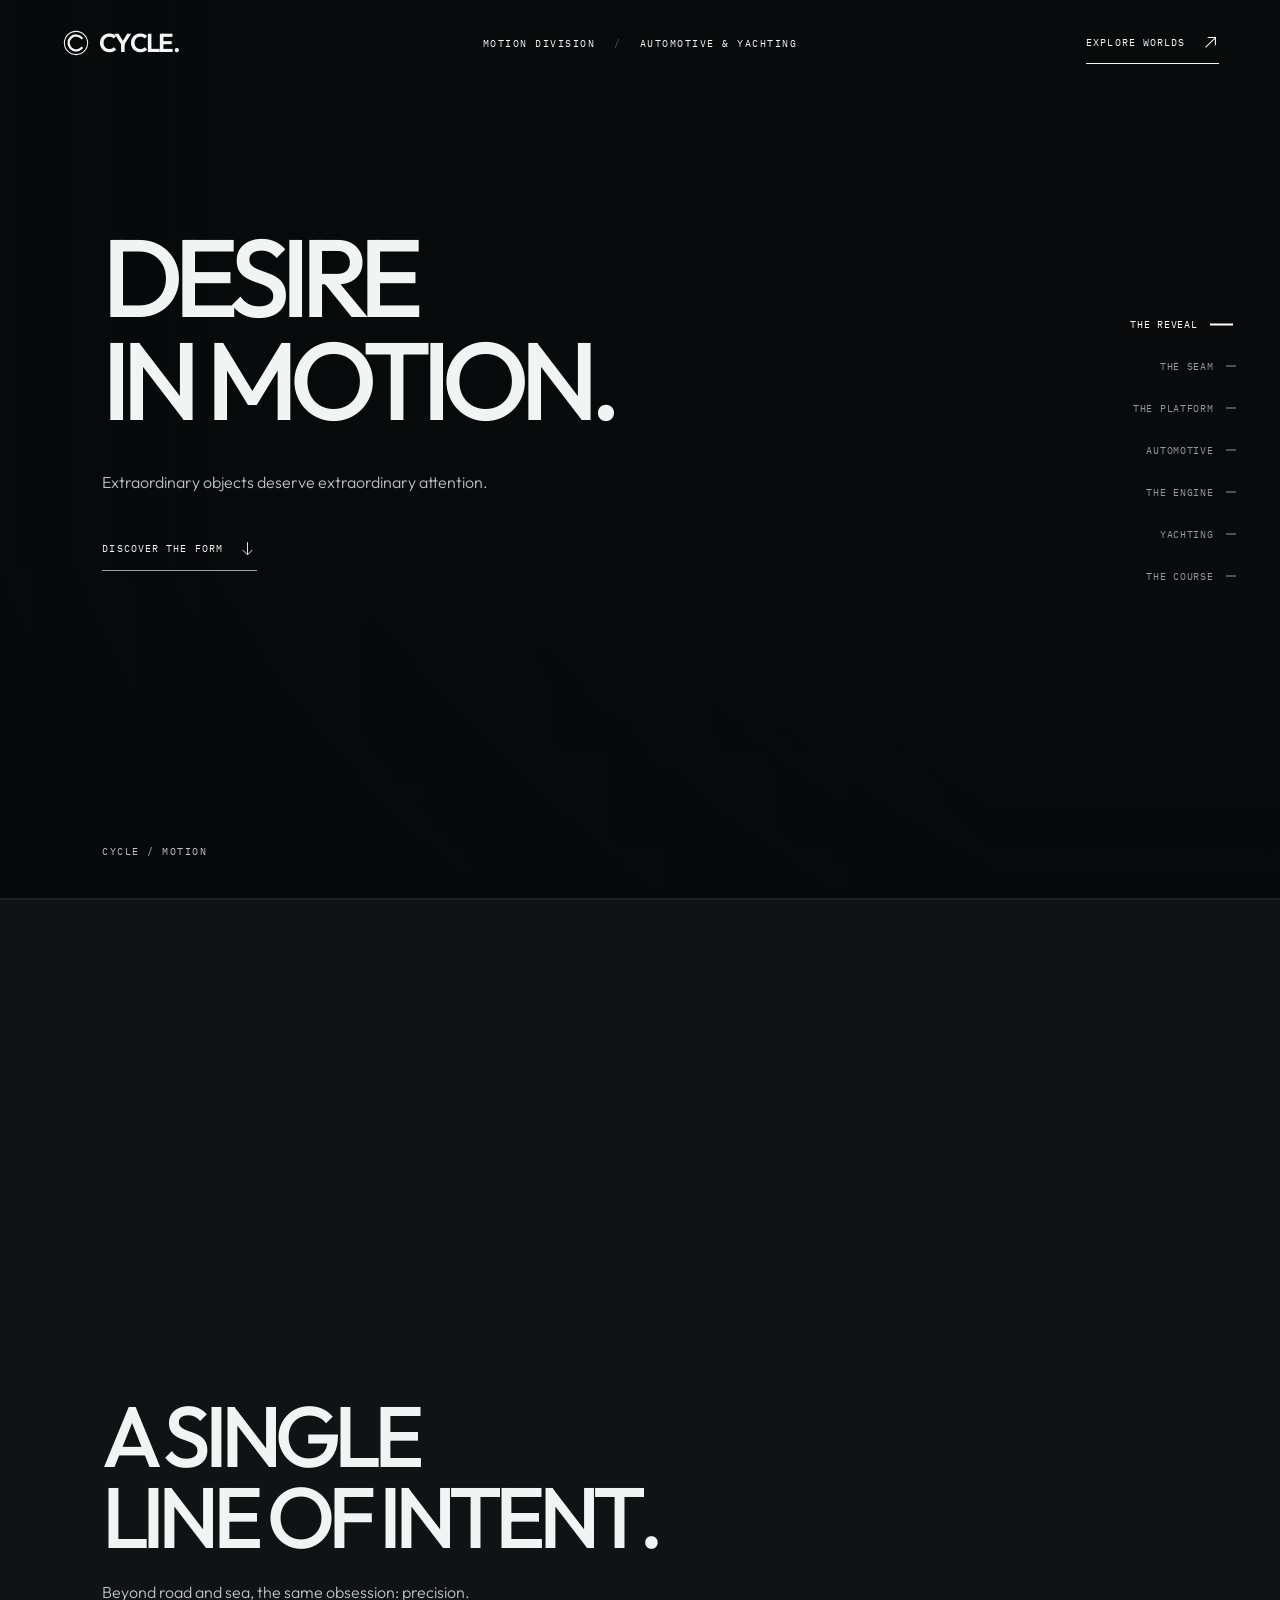
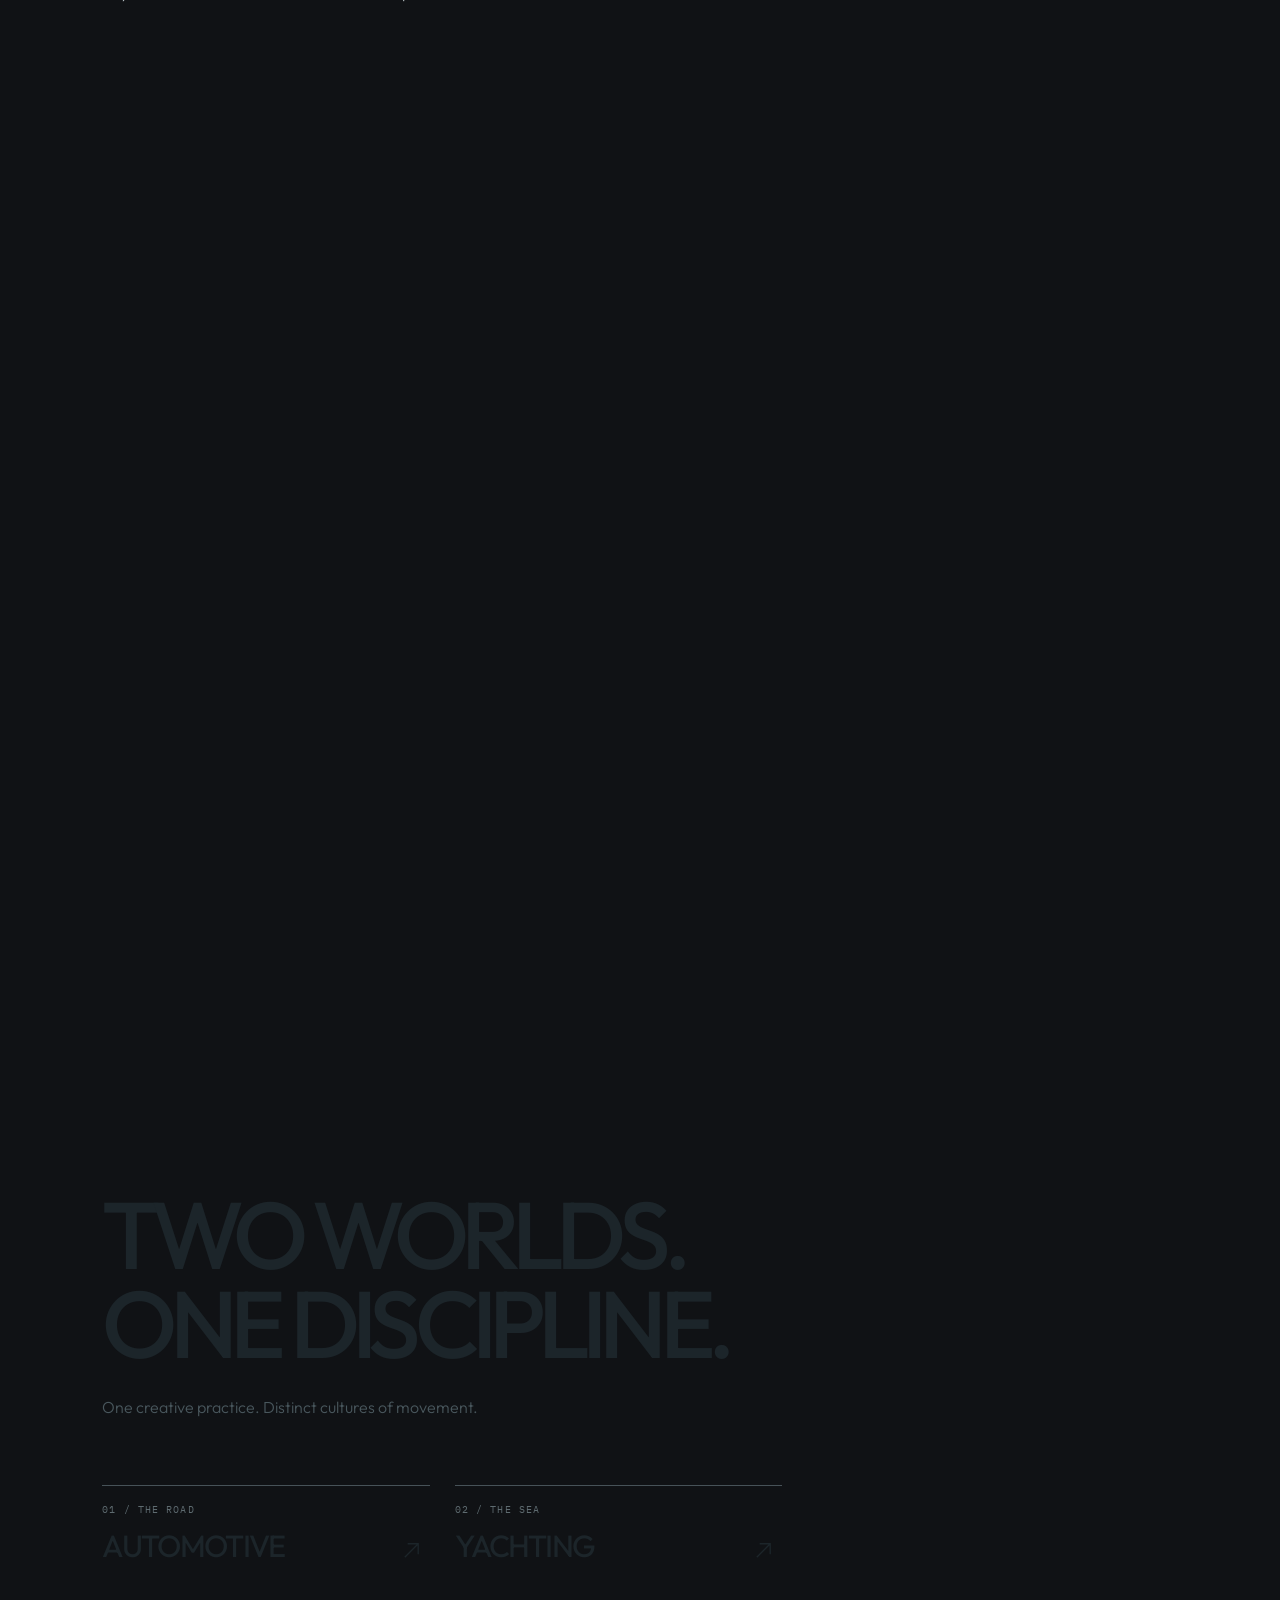
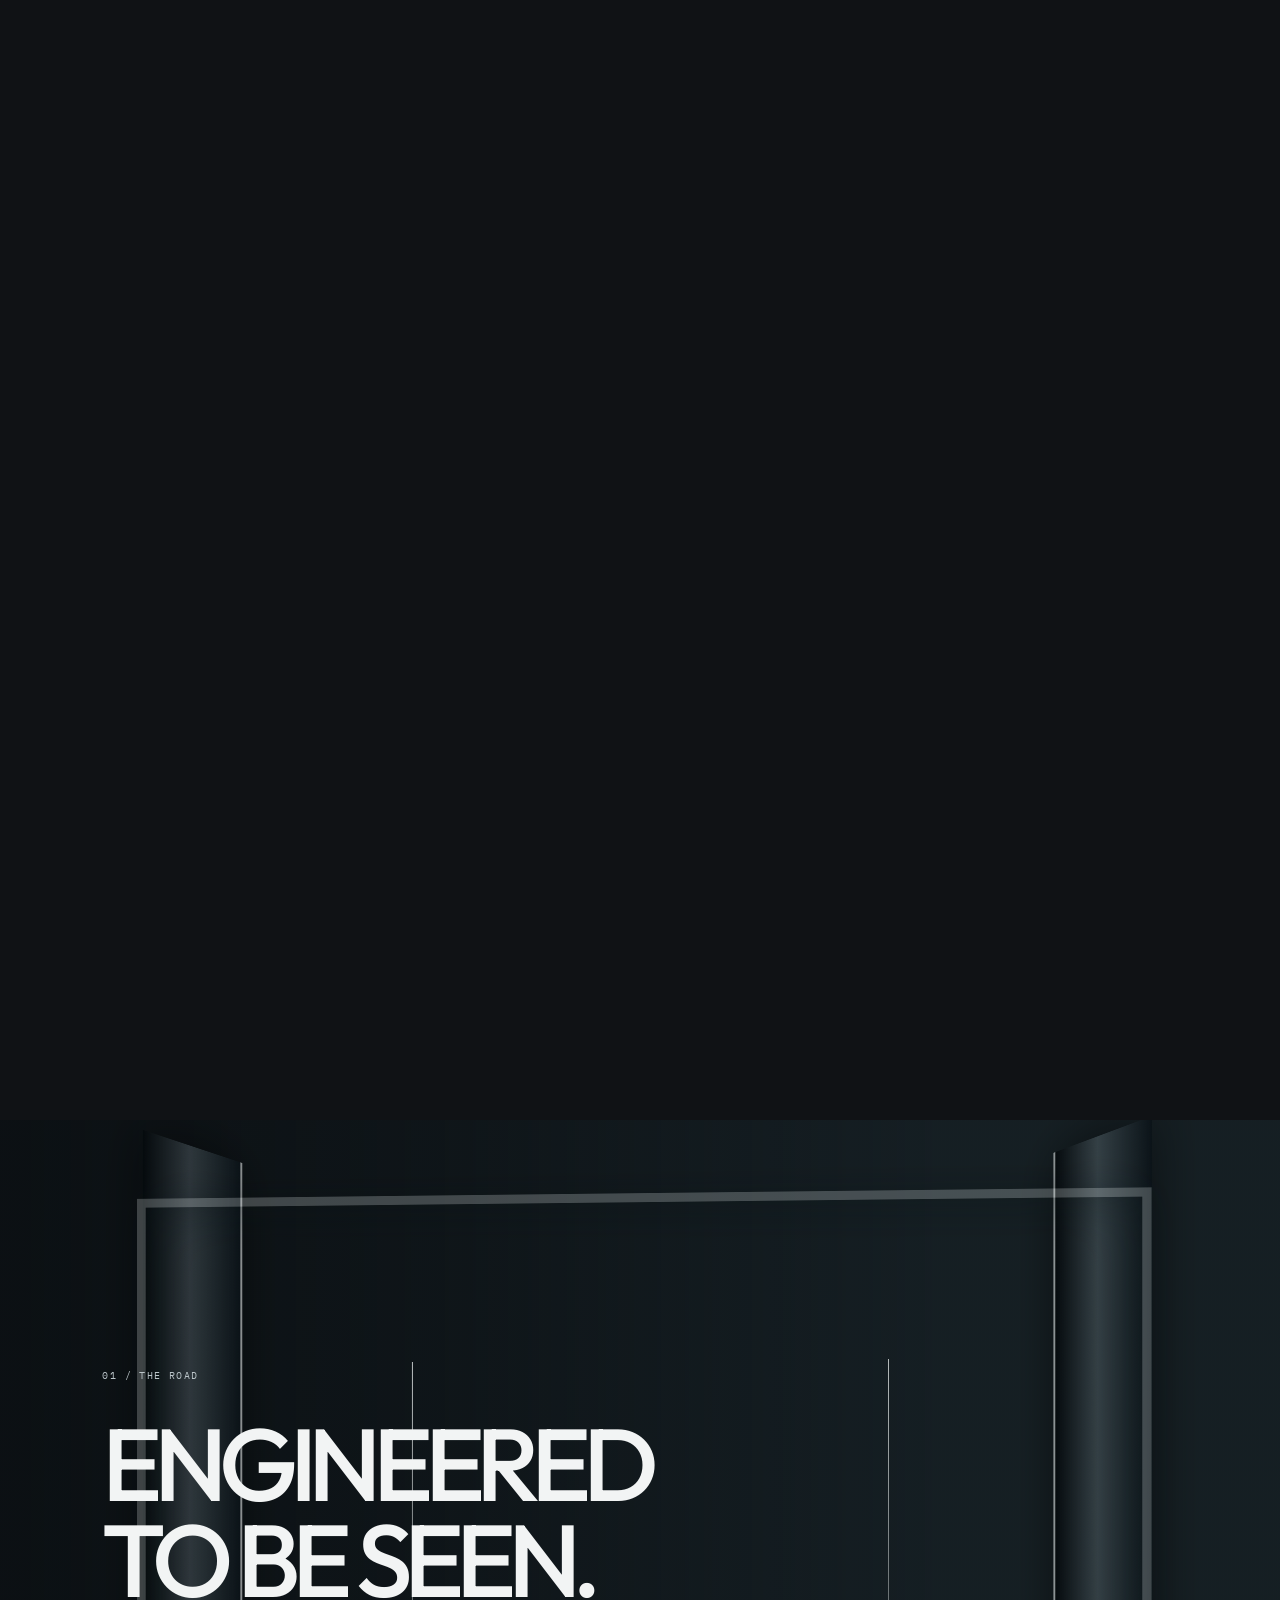
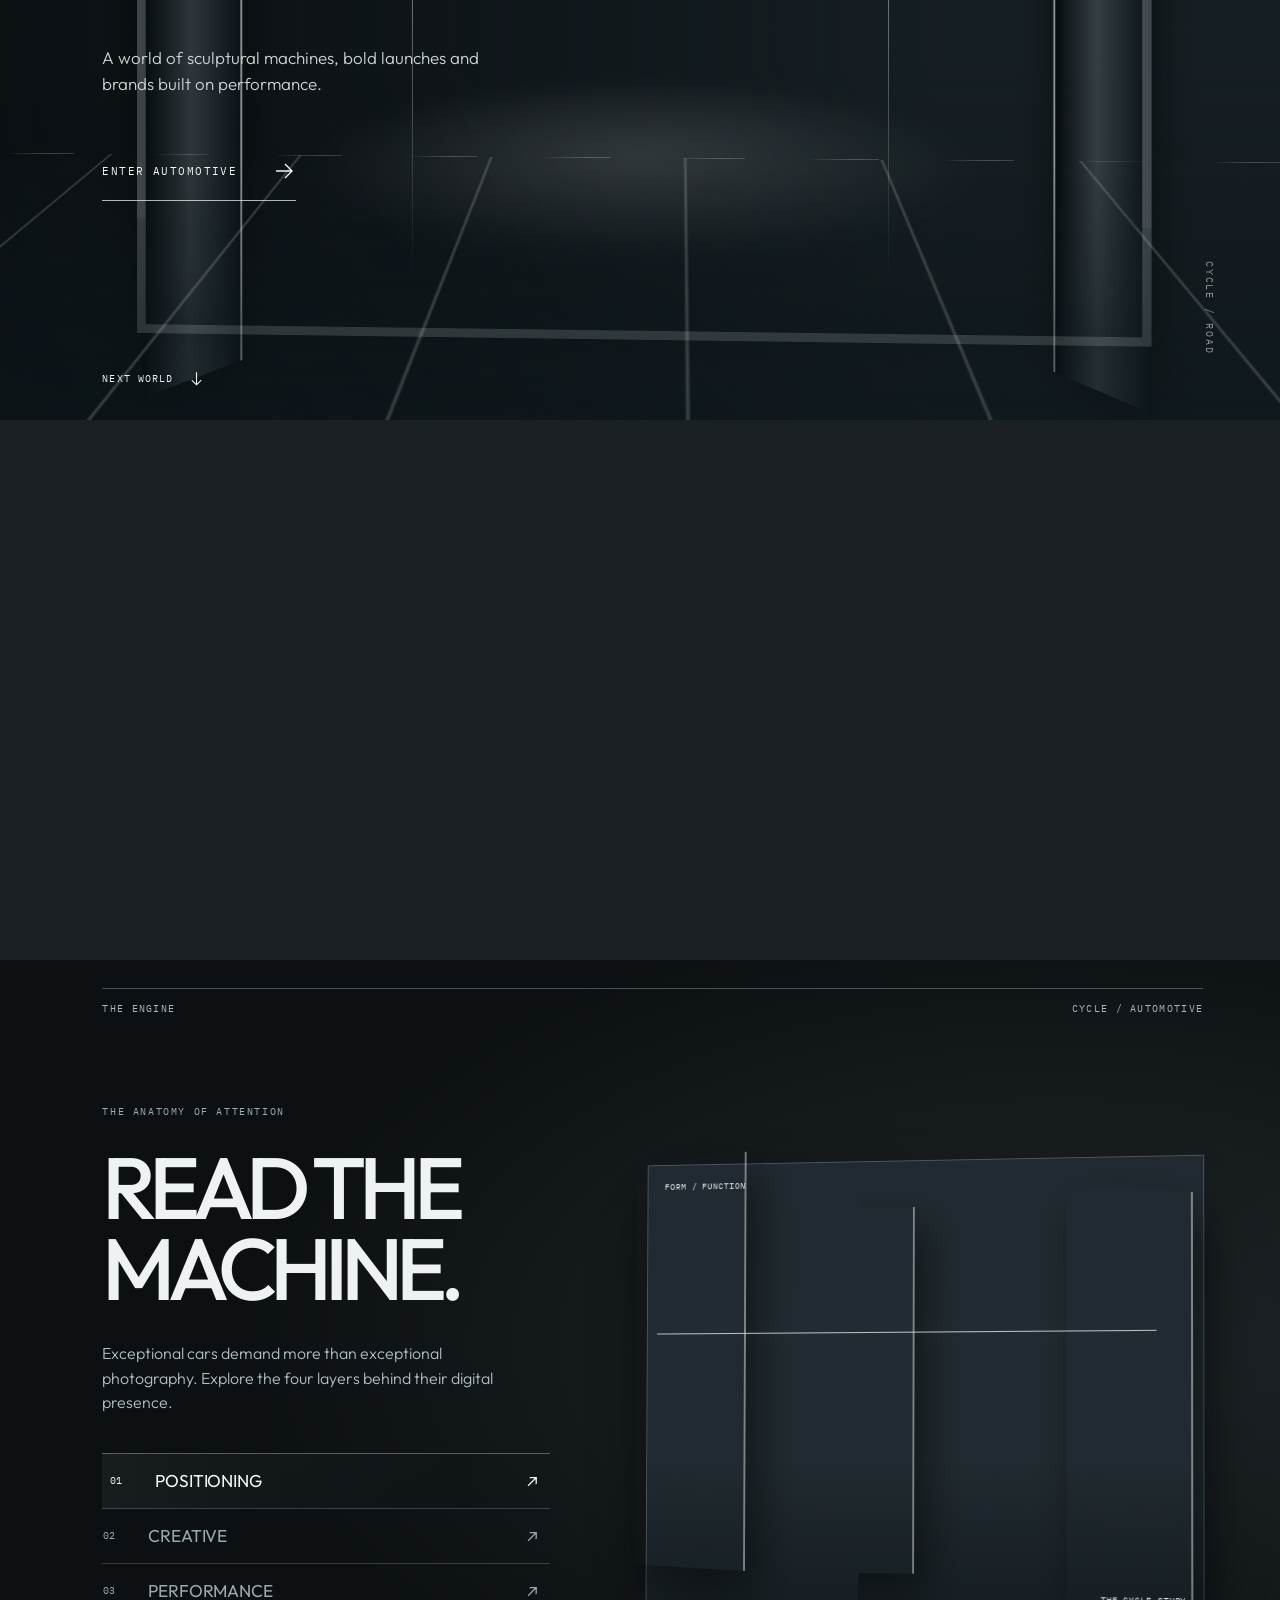
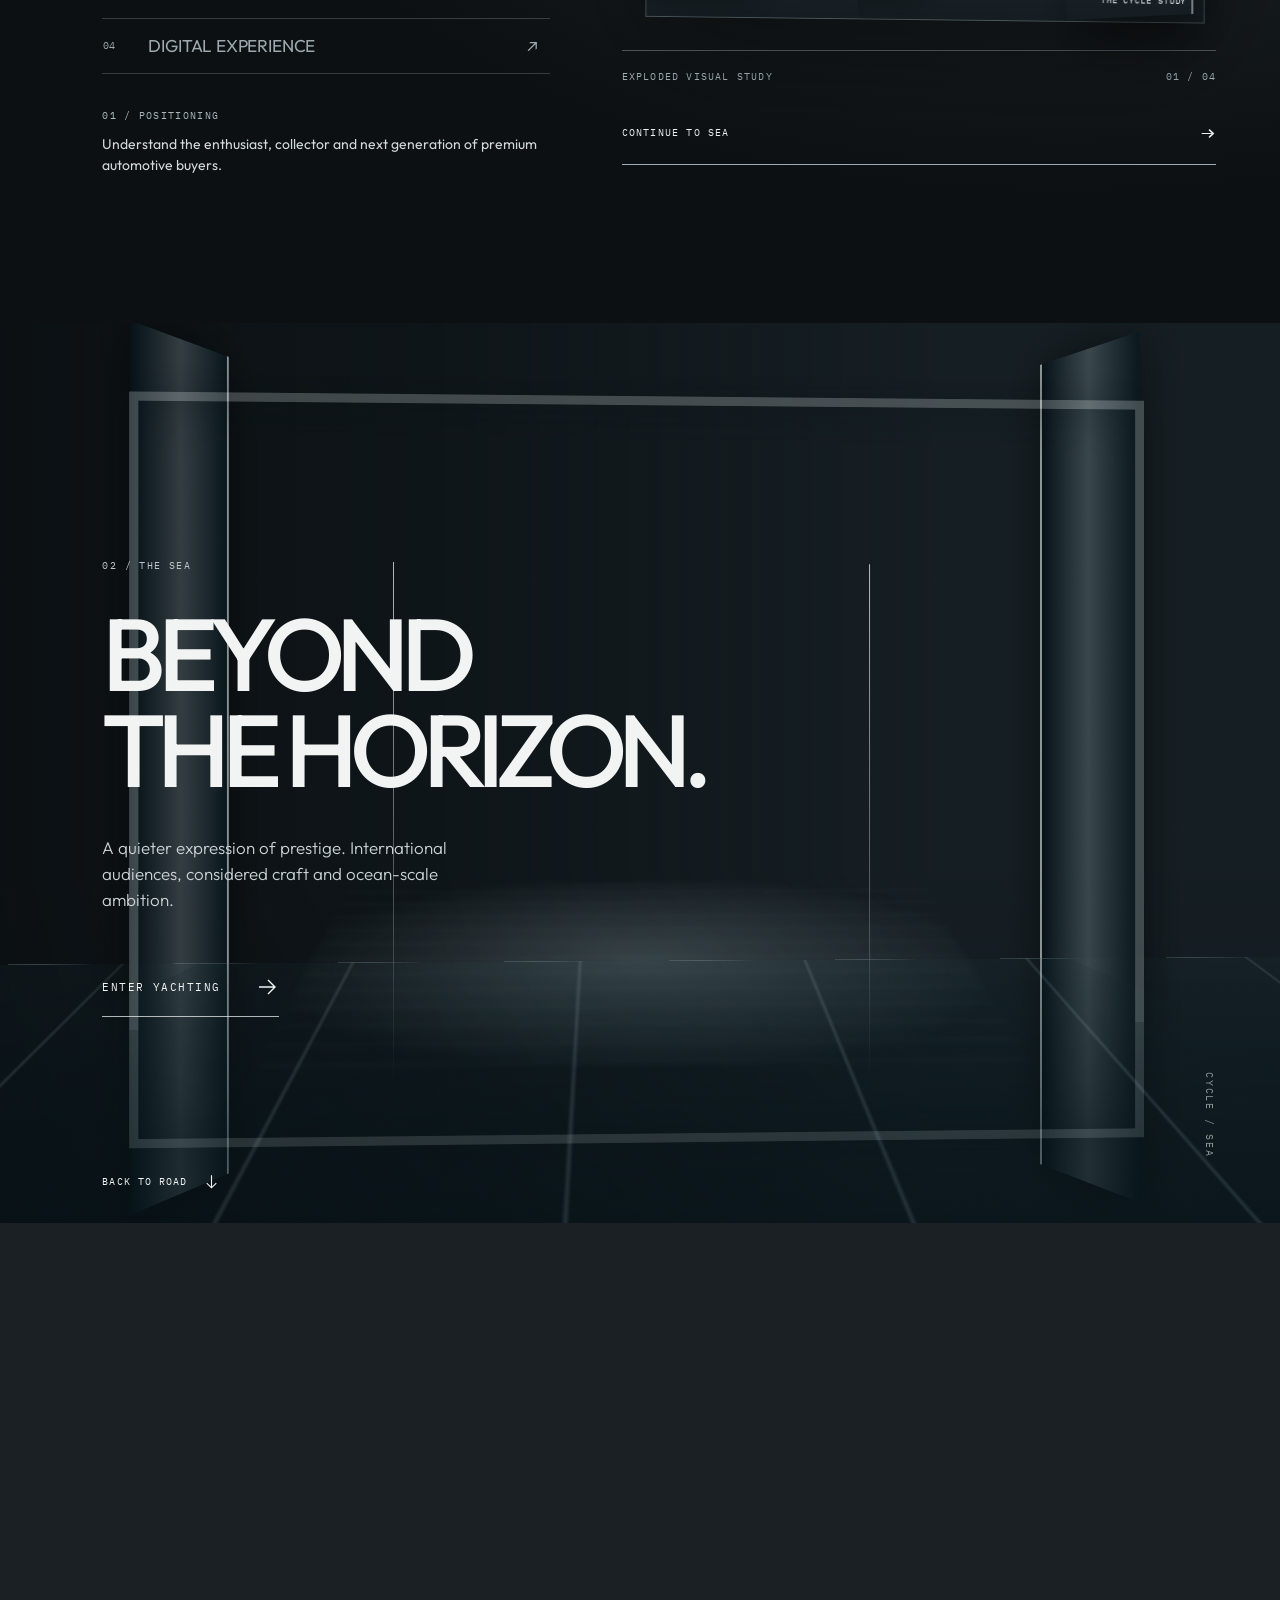
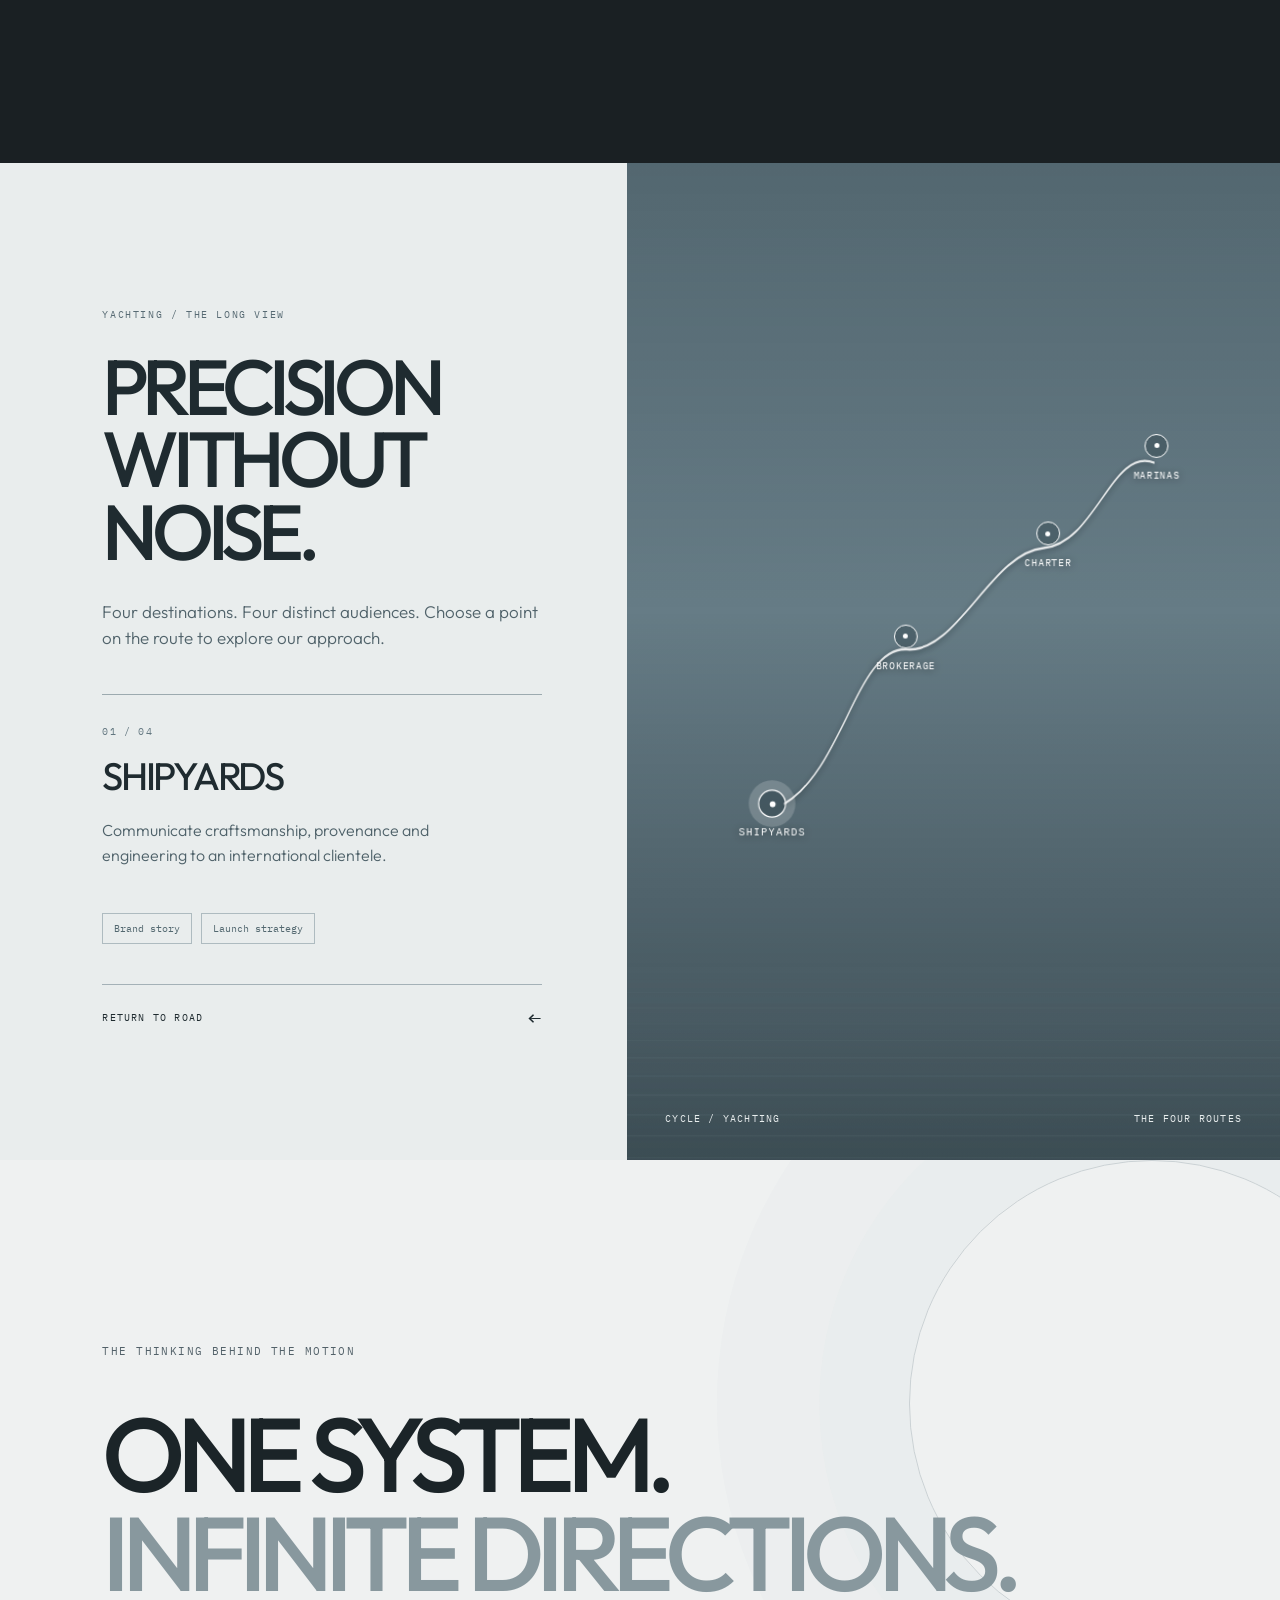
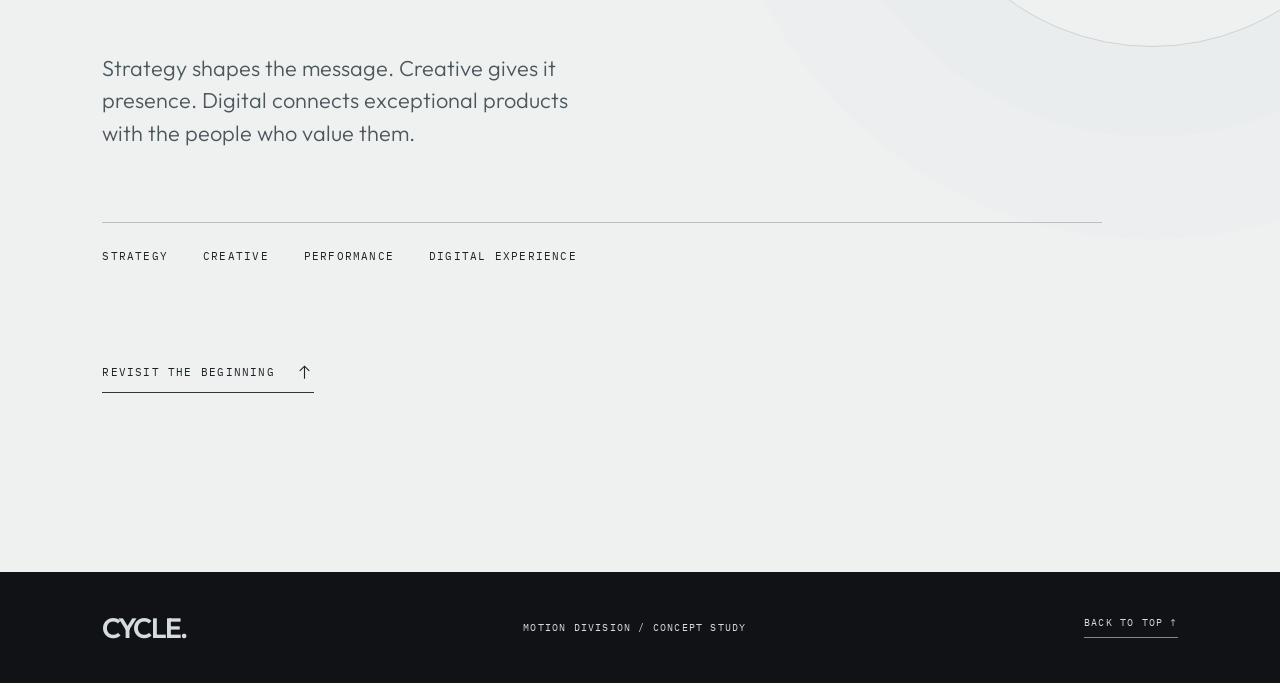
==== commit 7545c72f: "Motion Division V3: scroll-driven CSS 3D tunnel, gallery depth, and cinematic room cameras" ====
--- a/motion-division/index.html
+++ b/motion-division/index.html
@@ -14,6 +14,7 @@
 <link rel="preconnect" href="https://fonts.gstatic.com" crossorigin>
 <link href="https://fonts.googleapis.com/css2?family=IBM+Plex+Mono:wght@400;500&family=Outfit:wght@300;400;500;600&display=swap" rel="stylesheet">
 <link rel="stylesheet" href="./styles.css">
+<link rel="stylesheet" href="./depth-v3.css">
 </head>
 <body data-theme="dark" data-active="0">
 <a class="skip-link" href="#atrium">Skip the intro</a>
@@ -52,6 +53,39 @@
         <img class="film-still" src="https://d2ol7oe51mr4n9.cloudfront.net/user_3LYfsncNUNmrQZphq638E2FB1PG/4cd3ba79-531b-4398-93cc-c4253b133ccf.webp" alt="">
         <video class="film-video" muted playsinline preload="metadata" poster="https://d2ol7oe51mr4n9.cloudfront.net/user_3LYfsncNUNmrQZphq638E2FB1PG/4cd3ba79-531b-4398-93cc-c4253b133ccf.webp" src="https://d2ol7oe51mr4n9.cloudfront.net/user_3LYfsncNUNmrQZphq638E2FB1PG/e8960f79-6509-4640-aa62-75b4f8d5b55e.mp4"></video>
       </div>
+
+      <!-- V3: scroll-driven three-dimensional architectural set. Geometry is
+           CSS 3D, with photographic video plates as material backgrounds. -->
+      <div class="md-rig" aria-hidden="true">
+        <div class="md-camera">
+          <div class="md-corridor">
+            <div class="md-metal-wing md-metal-wing-left"></div>
+            <div class="md-metal-wing md-metal-wing-right"></div>
+            <div class="md-tunnel-floor"></div>
+            <div class="md-tunnel-ceiling"></div>
+            <div class="md-ring md-ring-1" style="--ring-z:-90px;--ring-i:0"></div>
+<div class="md-ring md-ring-2" style="--ring-z:-340px;--ring-i:1"></div>
+<div class="md-ring md-ring-3" style="--ring-z:-610px;--ring-i:2"></div>
+<div class="md-ring md-ring-4" style="--ring-z:-900px;--ring-i:3"></div>
+<div class="md-ring md-ring-5" style="--ring-z:-1210px;--ring-i:4"></div>
+<div class="md-ring md-ring-6" style="--ring-z:-1540px;--ring-i:5"></div>
+            <div class="md-aperture"></div>
+          </div>
+          <div class="md-platform">
+            <div class="md-gallery-floor"></div>
+            <div class="md-gallery-ceiling"></div>
+            <div class="md-column md-column-left" style="--col-x:13%;--col-z:-110px;--col-i:0"></div>
+<div class="md-column md-column-right" style="--col-x:87%;--col-z:-110px;--col-i:1"></div>
+<div class="md-column md-column-left" style="--col-x:23%;--col-z:-490px;--col-i:2"></div>
+<div class="md-column md-column-right" style="--col-x:77%;--col-z:-490px;--col-i:3"></div>
+<div class="md-column md-column-left" style="--col-x:30%;--col-z:-870px;--col-i:4"></div>
+<div class="md-column md-column-right" style="--col-x:70%;--col-z:-870px;--col-i:5"></div>
+            <div class="md-ribbon-track"></div>
+            <div class="md-gallery-horizon"></div>
+          </div>
+        </div>
+        <div class="md-lens-catch"></div>
+      </div>
       <div class="journey-vignette"></div>
       <div class="stage-corner" aria-hidden="true">CYCLE / MOTION</div>
     </div>
@@ -89,8 +123,18 @@
   </section>
 
   <section id="automotive" class="world world-auto" data-world="automotive" aria-labelledby="auto-title">
+    <div class="md-world-stage">
     <img class="world-image" src="https://d2ol7oe51mr4n9.cloudfront.net/user_3LYfsncNUNmrQZphq638E2FB1PG/dc750968-e991-4359-9e97-c3db23db990a.webp" alt="A monumental white automotive gallery displaying a sculptural silver hypercar." loading="lazy">
     <div class="world-shade"></div>
+    <div class="md-room-geometry" aria-hidden="true">
+      <div class="md-room-door md-room-door-left"></div>
+      <div class="md-room-door md-room-door-right"></div>
+      <div class="md-room-arch"></div>
+      <div class="md-room-floor"></div>
+      <div class="md-room-line md-room-line-left"></div>
+      <div class="md-room-line md-room-line-right"></div>
+      <div class="md-room-reflection"></div>
+    </div>
     <div class="world-content">
       <p class="world-index">01 / THE ROAD</p>
       <h2 id="auto-title">ENGINEERED<br>TO BE SEEN<span class="period">.</span></h2>
@@ -99,6 +143,7 @@
     </div>
     <div class="world-coordinate" aria-hidden="true">CYCLE / ROAD</div>
     <a class="world-next" href="#yachting">NEXT WORLD <svg viewBox="0 0 24 24" aria-hidden="true" fill="none"><path d="M12 4v16m-6-6 6 6 6-6" stroke="currentColor" stroke-width="1.4"/></svg></a>
+    </div>
   </section>
 
 
@@ -139,8 +184,18 @@
 </section>
 
   <section id="yachting" class="world world-yacht" data-world="yachting" aria-labelledby="yacht-title">
+    <div class="md-world-stage">
     <img class="world-image" src="https://d2ol7oe51mr4n9.cloudfront.net/user_3LYfsncNUNmrQZphq638E2FB1PG/09e85d2e-6237-4aa5-97be-4ca2cd1f13bf.webp" alt="A white superyacht in a monumental contemporary gallery opening onto mirror-still water." loading="lazy">
     <div class="world-shade"></div>
+    <div class="md-room-geometry" aria-hidden="true">
+      <div class="md-room-door md-room-door-left"></div>
+      <div class="md-room-door md-room-door-right"></div>
+      <div class="md-room-arch"></div>
+      <div class="md-room-floor"></div>
+      <div class="md-room-line md-room-line-left"></div>
+      <div class="md-room-line md-room-line-right"></div>
+      <div class="md-room-reflection"></div>
+    </div>
     <div class="world-content">
       <p class="world-index">02 / THE SEA</p>
       <h2 id="yacht-title">BEYOND<br>THE HORIZON<span class="period">.</span></h2>
@@ -149,6 +204,7 @@
     </div>
     <div class="world-coordinate" aria-hidden="true">CYCLE / SEA</div>
     <a class="world-next" href="#automotive">BACK TO ROAD <svg viewBox="0 0 24 24" aria-hidden="true" fill="none"><path d="M12 4v16m-6-6 6 6 6-6" stroke="currentColor" stroke-width="1.4"/></svg></a>
+    </div>
   </section>
 
 
@@ -168,6 +224,7 @@
   <div class="course-scene">
     <img src="https://d2ol7oe51mr4n9.cloudfront.net/user_3LYfsncNUNmrQZphq638E2FB1PG/09e85d2e-6237-4aa5-97be-4ca2cd1f13bf.webp" alt="White superyacht in a modern waterfront pavilion" loading="lazy">
     <div class="course-shade"></div>
+    <div class="md-water-plane" aria-hidden="true"></div>
     <div class="course-route" role="group" aria-label="Explore yachting sectors">
       <svg aria-hidden="true" class="course-curve" viewBox="0 0 1000 620" preserveAspectRatio="none"><path d="M180 438 C 287 408 310 302 400 305 S 550 222 643 218 S 765 130 840 145" fill="none" stroke="rgba(255,255,255,.86)" stroke-width="2"/></svg>
       <button class="route-stop active" type="button" data-course-stop="0" aria-pressed="true" style="--cx:18%;--cy:71%"><span class="route-dot" aria-hidden="true"></span><span>SHIPYARDS</span></button>
@@ -215,5 +272,6 @@
   </div>
 </dialog>
 <script src="./main.js" defer></script>
+<script src="./motion-depth.js" defer></script>
 </body>
 </html>
--- a/motion-division/depth-v3.css
+++ b/motion-division/depth-v3.css
@@ -0,0 +1,128 @@
+
+/* CYCLE / MOTION DIVISION V3
+   Design intention: an architectural camera, not a photograph slider.
+   Geometry is real CSS 3D perspective; cars and yachts remain photographic
+   plates until production 3D model assets are commissioned.
+*/
+
+:root{--md-graphite:#101417;--md-cold:#bec7ca;--md-ivory:#eef1f1}
+html{scroll-behavior:smooth}
+body{overflow-x:clip}
+.journey-stage{--md-cam-z:0px;--md-cam-x:0px;--md-cam-y:0px;--md-cam-roll:0deg;--md-corridor-opacity:0;--md-platform-opacity:0;--md-platform-z:-530px;--md-hero-scale:1;--md-platform-scale:1}
+.md-rig{position:absolute;inset:0;z-index:3;pointer-events:none;overflow:hidden;perspective:1100px;perspective-origin:50% 48%;contain:paint}
+.md-camera{position:absolute;inset:0;transform-style:preserve-3d;transform:translate3d(var(--md-cam-x),var(--md-cam-y),var(--md-cam-z)) rotateZ(var(--md-cam-roll));will-change:transform}
+.md-corridor,.md-platform{position:absolute;inset:0;transform-style:preserve-3d;will-change:opacity}
+.md-corridor{opacity:var(--md-corridor-opacity)}
+.md-platform{opacity:var(--md-platform-opacity);transform:translateZ(var(--md-platform-z))}
+.md-ring{position:absolute;left:50%;top:49%;width:clamp(400px,60vw,900px);height:clamp(350px,71vh,720px);border:clamp(13px,1.8vw,27px) solid rgba(175,192,198,.45);box-shadow:inset 0 0 0 2px rgba(248,252,252,.28),0 0 50px rgba(1,4,6,.85),0 0 0 1px rgba(217,226,228,.18);transform:translate(-50%,-50%) translateZ(var(--ring-z));transform-style:preserve-3d;backface-visibility:hidden}
+.md-ring:before{position:absolute;inset:-9px;content:"";pointer-events:none;border-left:2px solid rgba(253,255,255,.75);border-top:1px solid rgba(244,251,252,.45);border-right:1px solid rgba(65,79,88,.82);border-bottom:2px solid rgba(23,34,41,.95);box-shadow:0 0 12px rgba(224,237,238,.22)}
+.md-ring:after{position:absolute;content:"";top:-22px;left:-17px;right:-17px;height:12px;background:linear-gradient(90deg,rgba(37,51,58,.8),rgba(235,243,244,.55),rgba(37,51,58,.85));filter:blur(7px);opacity:.48}
+.md-ring-1{border-color:rgba(205,217,218,.75)}
+.md-ring-2{border-color:rgba(142,161,169,.62)}
+.md-ring-3{border-color:rgba(111,134,145,.5)}
+.md-ring-4{border-color:rgba(153,171,180,.47)}
+.md-ring-5{border-color:rgba(204,217,219,.43)}
+.md-ring-6{border-color:rgba(235,239,240,.55)}
+.md-metal-wing{position:absolute;top:-10%;bottom:-10%;width:32%;background:linear-gradient(90deg,rgba(8,13,17,.98),rgba(64,77,83,.75) 44%,rgba(6,10,13,.96));box-shadow:0 0 100px rgba(0,0,0,.8);transform-style:preserve-3d}
+.md-metal-wing-left{left:-10%;transform:translateZ(-180px) rotateY(67deg);transform-origin:left center;border-right:2px solid rgba(229,237,240,.3)}
+.md-metal-wing-right{right:-10%;transform:translateZ(-180px) rotateY(-67deg);transform-origin:right center;border-left:2px solid rgba(229,237,240,.3)}
+.md-tunnel-floor,.md-tunnel-ceiling{position:absolute;left:-10%;width:120%;height:73vh;background:repeating-linear-gradient(90deg,transparent 0,transparent 15.8%,rgba(236,246,246,.09) 16%,transparent 16.2%),linear-gradient(0deg,rgba(3,7,10,.92),rgba(97,111,119,.18));transform-style:preserve-3d}
+.md-tunnel-floor{top:58%;transform:rotateX(77deg) translateZ(-200px);transform-origin:center top;border-top:2px solid rgba(234,243,246,.46)}
+.md-tunnel-ceiling{bottom:58%;transform:rotateX(-76deg) translateZ(-260px);transform-origin:center bottom;border-bottom:2px solid rgba(204,221,224,.29);opacity:.48}
+.md-aperture{position:absolute;left:50%;top:50%;width:22%;height:58%;transform:translate(-50%,-50%) translateZ(-1560px);background:linear-gradient(90deg,transparent,rgba(241,250,250,.8),transparent);filter:blur(6px);box-shadow:0 0 90px rgba(225,238,240,.5)}
+.md-gallery-floor{position:absolute;left:-27%;right:-27%;bottom:-65vh;height:95vh;transform-origin:center top;transform:rotateX(76deg) translateZ(-150px);background:repeating-linear-gradient(90deg,rgba(69,82,88,.08) 0 1px,transparent 1px 11%),linear-gradient(180deg,rgba(255,255,255,.06),rgba(122,137,145,.32) 90%);border-top:2px solid rgba(108,128,138,.18)}
+.md-gallery-ceiling{position:absolute;left:-10%;top:-58vh;width:120%;height:95vh;transform-origin:center bottom;transform:rotateX(-78deg) translateZ(-500px);background:repeating-linear-gradient(90deg,transparent 0 12%,rgba(87,110,118,.09) 12.2% 12.5%);border-bottom:2px solid rgba(117,134,141,.25)}
+.md-column{position:absolute;top:12%;left:var(--col-x);width:clamp(17px,2vw,40px);height:83%;transform:translateX(-50%) translateZ(var(--col-z)) rotateY(0deg);border-left:2px solid rgba(240,247,247,.64);border-right:2px solid rgba(73,89,97,.2);background:linear-gradient(90deg,rgba(135,155,161,.4),rgba(247,251,251,.5) 33%,rgba(154,175,178,.46) 72%,rgba(63,84,91,.28));box-shadow:24px 0 48px rgba(85,106,113,.12),-10px 0 45px rgba(225,236,239,.35);backface-visibility:hidden}
+.md-column-left{transform:translateX(-50%) translateZ(var(--col-z)) rotateY(9deg)}
+.md-column-right{transform:translateX(-50%) translateZ(var(--col-z)) rotateY(-9deg)}
+.md-ribbon-track{position:absolute;left:50%;top:60%;width:14px;height:150vh;transform:translateX(-50%) rotateX(79deg) translateZ(-160px);transform-origin:top center;background:linear-gradient(90deg,rgba(51,71,78,.05),rgba(62,84,92,.6),rgba(248,253,252,.9),rgba(83,104,109,.6),rgba(51,71,78,.08));box-shadow:0 0 26px rgba(189,206,210,.55);border-radius:50%}
+.md-gallery-horizon{position:absolute;left:33%;right:33%;top:28%;height:45%;transform:translateZ(-1280px);background:radial-gradient(ellipse,rgba(251,254,253,.6),transparent 75%);filter:blur(32px)}
+.md-lens-catch{position:absolute;inset:-15%;opacity:var(--md-corridor-opacity);background:radial-gradient(ellipse at 51% 48%,transparent 18%,rgba(4,9,12,.25) 61%,rgba(1,4,5,.58) 82%);pointer-events:none}
+.film-layer:nth-child(1) .film-still,.film-layer:nth-child(1) .film-video{transform:scale(var(--md-hero-scale));will-change:transform}
+.film-layer:nth-child(2) .film-still,.film-layer:nth-child(2) .film-video{transform:scale(var(--md-seam-scale,1))}
+.film-layer:nth-child(3) .film-still,.film-layer:nth-child(3) .film-video{transform:scale(var(--md-platform-scale));}
+
+/* An actual camera-depth reading of each hall: scene stays pinned while
+   the foreground beams travel faster than the background photograph. */
+.world{height:160dvh;min-height:160dvh;display:block;overflow:visible;isolation:isolate}
+.md-world-stage{position:sticky;top:0;display:flex;align-items:center;height:100dvh;overflow:hidden;perspective:1100px;perspective-origin:50% 46%;isolation:isolate;background:#172126}
+.world .world-image,.world.is-visible .world-image{transform:translate3d(var(--md-room-x,0px),var(--md-room-y,0px),0) scale(var(--md-room-scale,1.1));transform-origin:center center;will-change:transform;transition:none}
+.md-room-geometry{position:absolute;inset:0;z-index:2;pointer-events:none;transform-style:preserve-3d;transform:translateZ(var(--md-room-z,-100px)) rotateY(var(--md-room-turn,0deg));will-change:transform}
+.md-room-door{position:absolute;top:-8%;bottom:-8%;width:11%;background:linear-gradient(90deg,rgba(4,9,12,.94),rgba(130,148,156,.28) 46%,rgba(10,18,23,.92));box-shadow:0 0 70px rgba(0,0,0,.5);transform-style:preserve-3d;backface-visibility:hidden}
+.md-room-door-left{left:-3%;transform:rotateY(59deg) translateZ(95px);transform-origin:left center;border-right:3px solid rgba(246,250,250,.55)}
+.md-room-door-right{right:-3%;transform:rotateY(-59deg) translateZ(95px);transform-origin:right center;border-left:3px solid rgba(246,250,250,.55)}
+.md-room-arch{position:absolute;inset:4% 6%;border:clamp(6px,.8vw,13px) solid rgba(223,233,235,.24);box-shadow:inset 0 0 60px rgba(9,19,23,.37),0 0 40px rgba(8,14,18,.25);transform:translateZ(130px)}
+.md-room-floor{position:absolute;left:-22%;right:-22%;top:60%;height:80vh;transform-origin:top center;transform:rotateX(77deg) translateZ(-160px);background:repeating-linear-gradient(90deg,transparent 0 13%,rgba(245,250,250,.2) 13.15%,transparent 13.3%),linear-gradient(180deg,rgba(17,32,38,0),rgba(12,24,29,.51) 80%);border-top:1px solid rgba(235,243,245,.32)}
+.md-room-line{position:absolute;width:2px;height:90vh;top:16%;background:linear-gradient(to bottom,rgba(248,252,251,.7),transparent);transform:translateZ(-360px)}
+.md-room-line-left{left:21%}.md-room-line-right{right:21%}
+.md-room-reflection{position:absolute;bottom:-18%;left:20%;width:60%;height:46%;background:radial-gradient(ellipse,rgba(249,252,252,.14),transparent 70%);transform:rotateX(72deg) translateZ(190px);filter:blur(20px)}
+.world-yacht .md-room-door{background:linear-gradient(90deg,rgba(5,17,23,.96),rgba(162,186,193,.26),rgba(8,22,28,.86))}
+.world-yacht .md-room-floor{background:repeating-linear-gradient(90deg,transparent 0 15%,rgba(214,239,245,.12) 15.2%,transparent 15.4%),linear-gradient(180deg,rgba(23,57,64,.12),rgba(2,17,22,.64));border-color:rgba(220,244,248,.3)}
+.world-yacht .md-room-reflection{background:repeating-linear-gradient(0deg,rgba(222,241,242,.1) 0,transparent 2px,transparent 35px),radial-gradient(ellipse,rgba(203,233,238,.2),transparent 78%);filter:blur(4px)}
+
+/* The four automotive slices are now four physically displaced planes in
+   CSS 3D space. They still use the real photograph as material. */
+.engine-visual{perspective:1550px}
+.engine-sculpture{transform-style:preserve-3d;transform:translateZ(var(--md-engine-z,0px)) rotateY(var(--md-engine-turn,0deg)) rotateX(var(--md-engine-pitch,0deg));transition:transform .32s ease-out;overflow:visible;backface-visibility:hidden}
+.engine-slices{transform-style:preserve-3d;perspective:1550px;overflow:visible}
+.engine-slice{transform-origin:50% 50%;transform-style:preserve-3d;backface-visibility:hidden;box-shadow:inset -2px 0 0 rgba(255,255,255,.42),12px 22px 45px rgba(0,0,0,.47);transition:transform .9s cubic-bezier(.21,.77,.19,1),filter .9s cubic-bezier(.21,.77,.19,1)}
+.engine-room[data-step="0"] .engine-slice:nth-child(1){transform:translate3d(-26px,-22px,95px) rotateY(-13deg)}
+.engine-room[data-step="0"] .engine-slice:nth-child(2){transform:translate3d(-6px,0,0) rotateY(-1deg)}
+.engine-room[data-step="0"] .engine-slice:nth-child(3){transform:translate3d(8px,2px,-55px) rotateY(2deg)}
+.engine-room[data-step="0"] .engine-slice:nth-child(4){transform:translate3d(22px,17px,105px) rotateY(13deg)}
+.engine-room[data-step="1"] .engine-slice:nth-child(1){transform:translate3d(-25px,8px,-65px) rotateY(-13deg)}
+.engine-room[data-step="1"] .engine-slice:nth-child(2){transform:translate3d(-16px,-32px,135px) rotateY(-9deg)}
+.engine-room[data-step="1"] .engine-slice:nth-child(3){transform:translate3d(18px,14px,95px) rotateY(10deg)}
+.engine-room[data-step="1"] .engine-slice:nth-child(4){transform:translate3d(17px,8px,-70px) rotateY(14deg)}
+.engine-room[data-step="2"] .engine-slice:nth-child(1){transform:translate3d(-35px,21px,130px) rotateY(-15deg)}
+.engine-room[data-step="2"] .engine-slice:nth-child(2){transform:translate3d(-7px,4px,-90px) rotateY(-5deg)}
+.engine-room[data-step="2"] .engine-slice:nth-child(3){transform:translate3d(13px,-40px,160px) rotateY(12deg)}
+.engine-room[data-step="2"] .engine-slice:nth-child(4){transform:translate3d(34px,18px,-65px) rotateY(14deg)}
+.engine-room[data-step="3"] .engine-slice:nth-child(1){transform:translate3d(-26px,-16px,-50px) rotateY(-14deg)}
+.engine-room[data-step="3"] .engine-slice:nth-child(2){transform:translate3d(-25px,20px,130px) rotateY(-12deg)}
+.engine-room[data-step="3"] .engine-slice:nth-child(3){transform:translate3d(6px,5px,-75px) rotateY(8deg)}
+.engine-room[data-step="3"] .engine-slice:nth-child(4){transform:translate3d(30px,-32px,165px) rotateY(15deg)}
+.engine-room .engine-scanline,.engine-room .engine-crosshair{transform:translateZ(145px)}
+
+/* Yachting moves with a quiet travelling horizon, not automotive's
+   mechanical disassembly. These water planes are perspective layers. */
+.course-scene{perspective:1500px;perspective-origin:55% 48%;transform-style:preserve-3d}
+.course-scene>img{will-change:transform}
+.md-water-plane{position:absolute;inset:auto -20% -25%;height:53%;z-index:1;pointer-events:none;transform-origin:top center;transform:rotateX(76deg) translateZ(var(--md-water-z,-50px));opacity:.45;background:repeating-linear-gradient(0deg,rgba(216,235,238,.1) 0 2px,transparent 2px 31px),linear-gradient(180deg,rgba(231,245,246,.07),rgba(15,43,50,.24));mask-image:linear-gradient(to bottom,transparent,black 48%,transparent)}
+.course-route{transform:translate3d(var(--md-route-x,0px),var(--md-route-y,0px),var(--md-route-z,0px)) rotateY(var(--md-route-turn,0deg));transform-style:preserve-3d;transition:transform .35s ease-out}
+.course-curve{filter:drop-shadow(0 2px 3px rgba(2,8,12,.6))}
+.route-stop{transform:translate(-50%,-50%) translateZ(20px);transition:transform .35s ease-out}
+.route-stop.active{transform:translate(-50%,-50%) translateZ(75px)}
+.route-dot{background:rgba(14,33,41,.27)}
+
+/* The scene and camera remain static for users requesting less motion. */
+@media(prefers-reduced-motion:reduce){
+ .md-rig{display:none}
+ .world .world-image,.world.is-visible .world-image{transform:scale(1.02)!important}
+ .md-room-geometry{transform:none!important}
+ .engine-sculpture{transform:none!important}
+ .engine-slice{transform:none!important}
+ .course-route,.route-stop{transform:none!important}
+}
+@media(max-width:800px){
+ .md-rig{perspective:800px;perspective-origin:50% 52%}
+ .md-ring{width:90vw;height:69vh;border-width:12px}
+ .md-metal-wing{width:30%}
+ .md-column{width:16px}
+ .md-gallery-floor{bottom:-60vh}
+ .md-ribbon-track{width:7px}
+ .md-room-door{width:15%}
+ .md-room-arch{inset:5% 7%;border-width:5px}
+ .md-room-floor{height:65vh;top:64%}
+ .world{height:138dvh;min-height:138dvh}
+ .engine-slice{box-shadow:inset -1px 0 0 rgba(255,255,255,.35),7px 15px 23px rgba(0,0,0,.4)}
+ .engine-room[data-step="0"] .engine-slice:nth-child(1){transform:translate3d(-11px,-9px,45px) rotateY(-9deg)}
+ .engine-room[data-step="0"] .engine-slice:nth-child(4){transform:translate3d(9px,8px,42px) rotateY(9deg)}
+ .engine-room[data-step="1"] .engine-slice:nth-child(2){transform:translate3d(-8px,-15px,56px) rotateY(-8deg)}
+ .engine-room[data-step="1"] .engine-slice:nth-child(3){transform:translate3d(8px,7px,42px) rotateY(7deg)}
+ .engine-room[data-step="2"] .engine-slice:nth-child(1){transform:translate3d(-14px,11px,56px) rotateY(-9deg)}
+ .engine-room[data-step="2"] .engine-slice:nth-child(3){transform:translate3d(8px,-17px,65px) rotateY(9deg)}
+ .engine-room[data-step="3"] .engine-slice:nth-child(2){transform:translate3d(-10px,12px,58px) rotateY(-8deg)}
+ .engine-room[data-step="3"] .engine-slice:nth-child(4){transform:translate3d(12px,-16px,67px) rotateY(9deg)}
+ .course-route{transform:none!important}
+}
